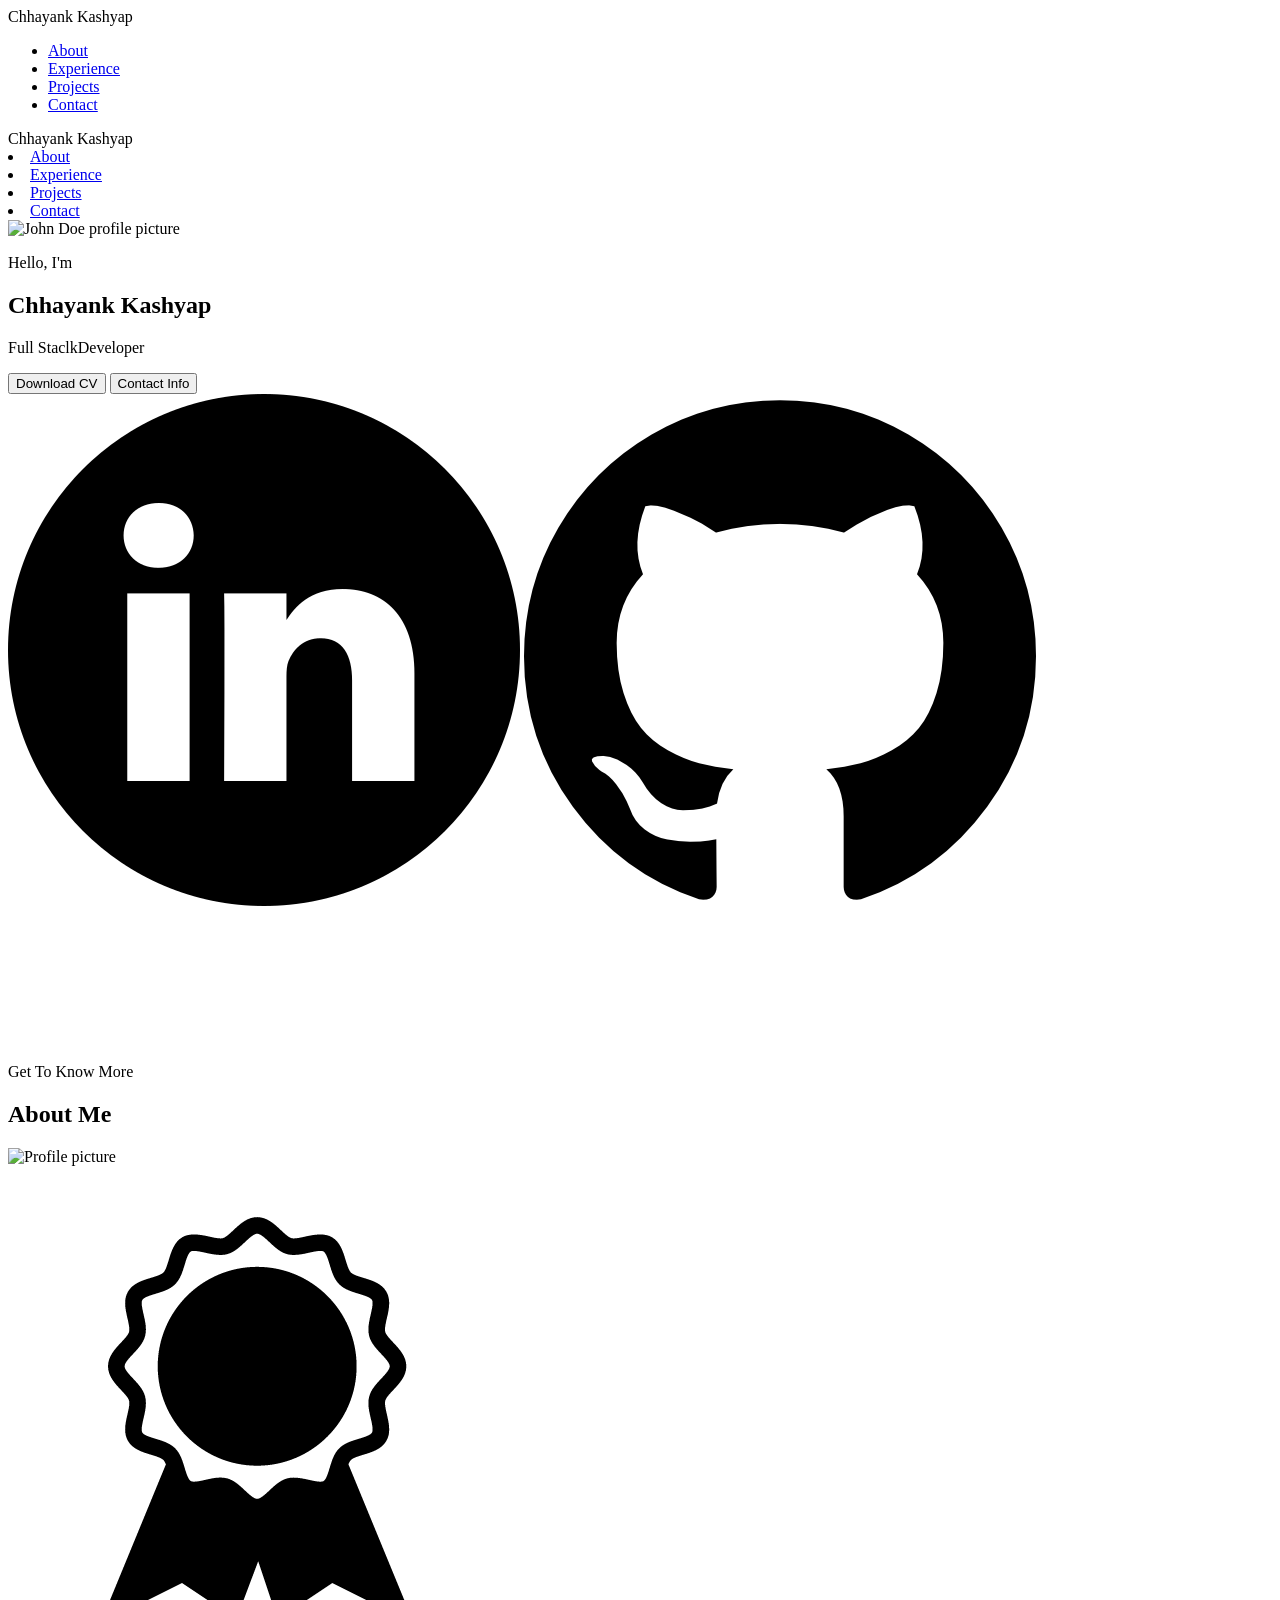
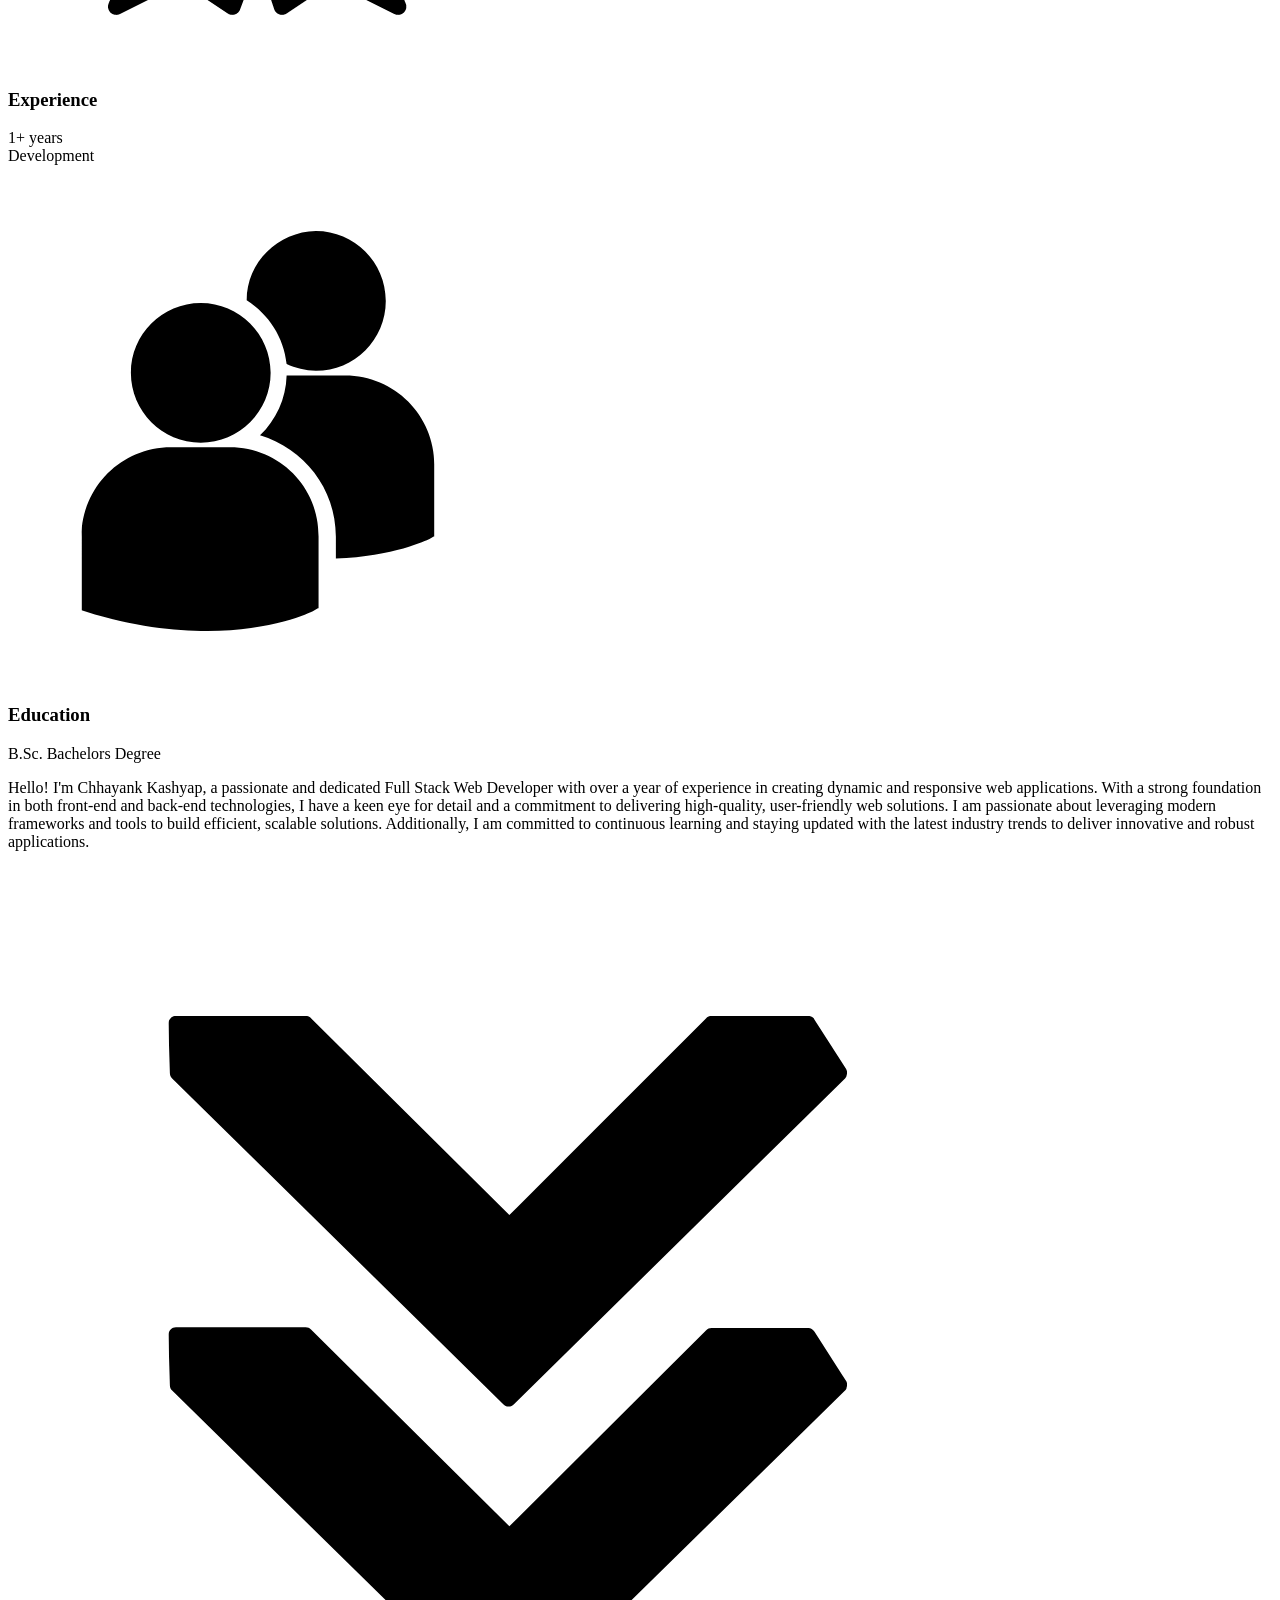
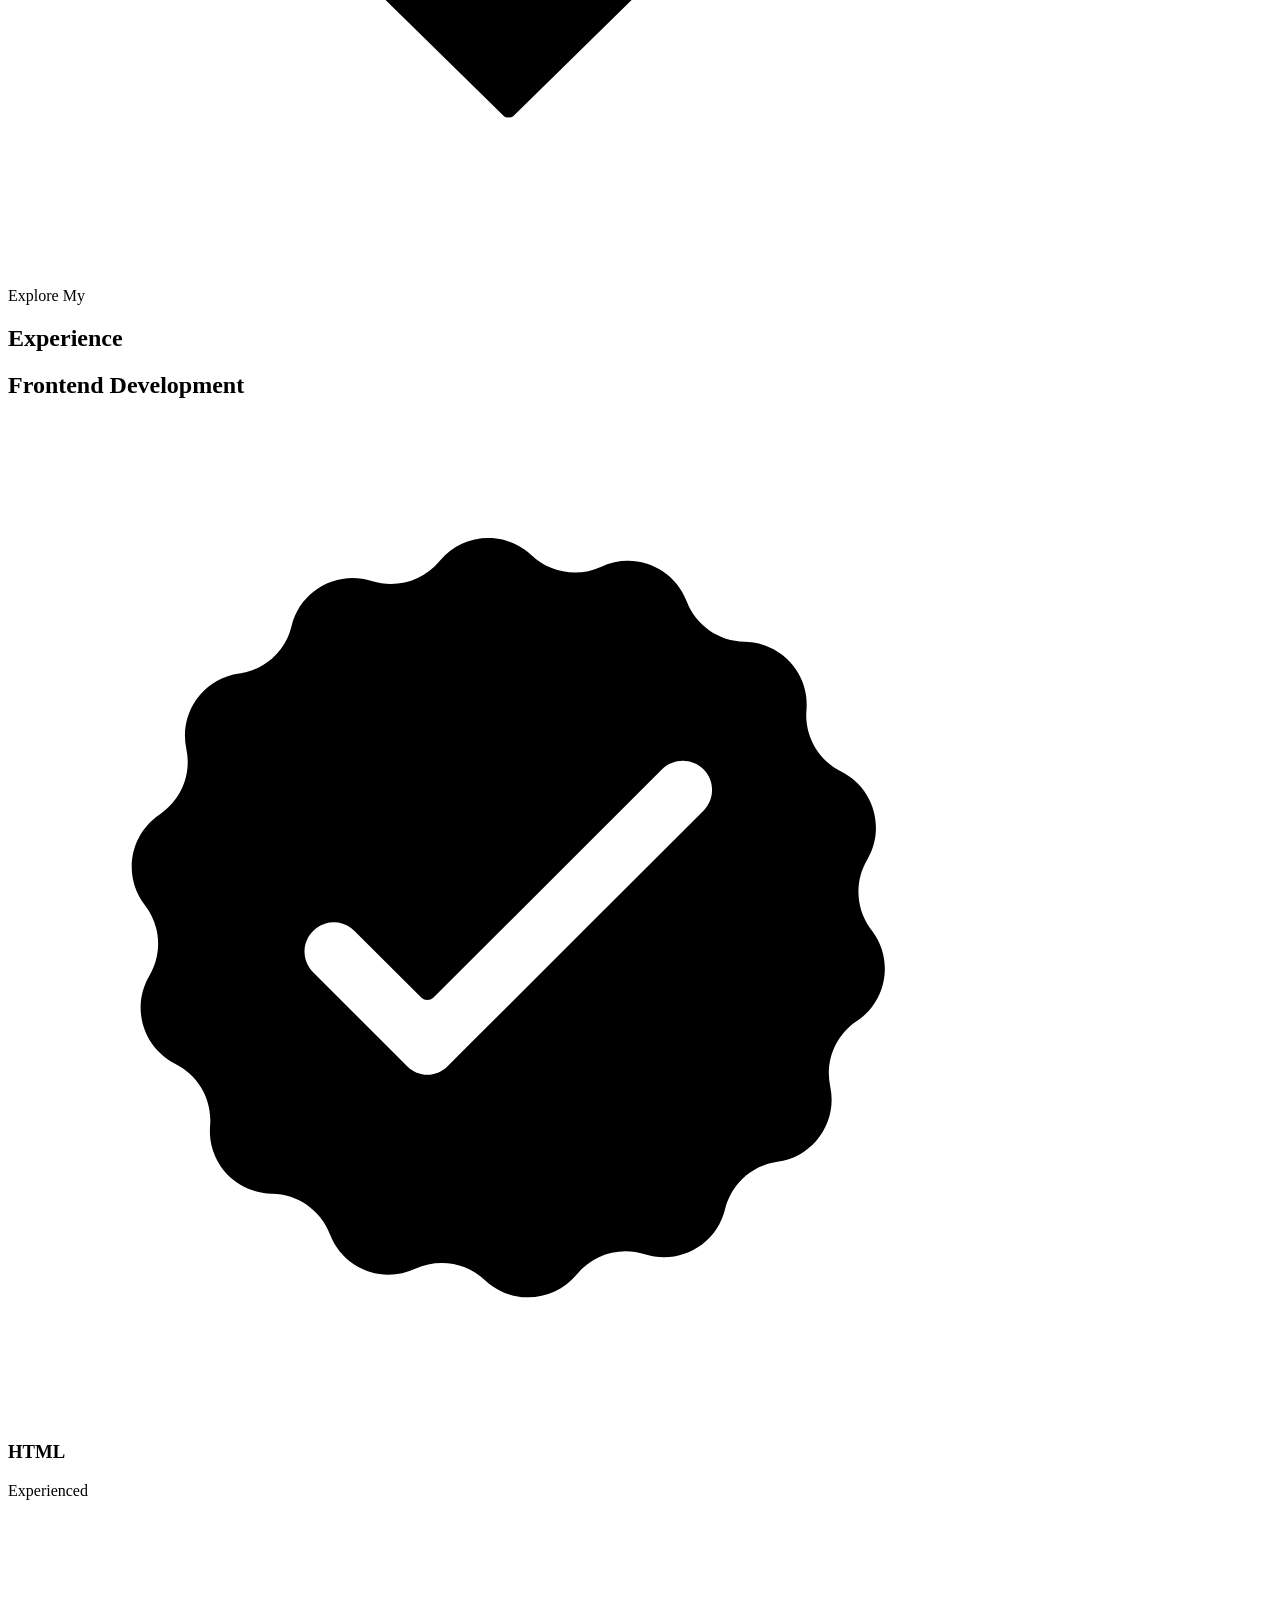
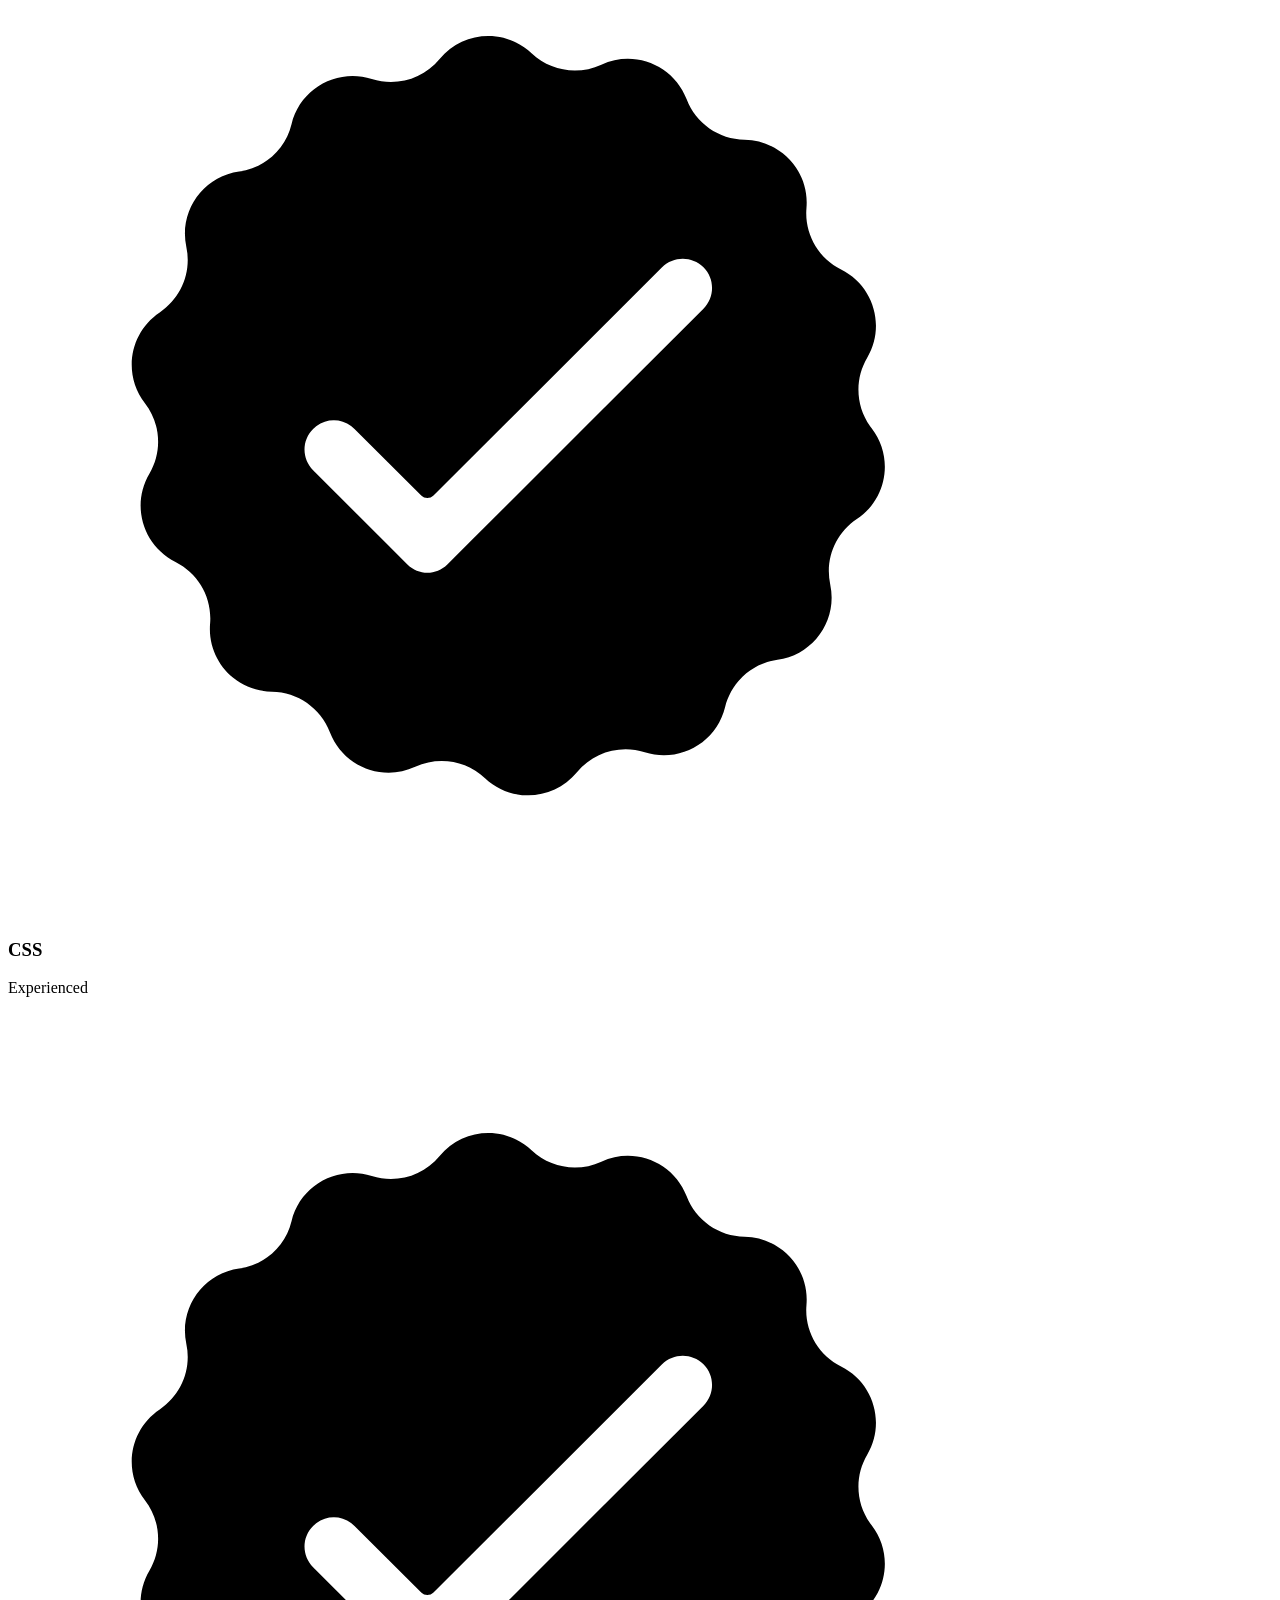
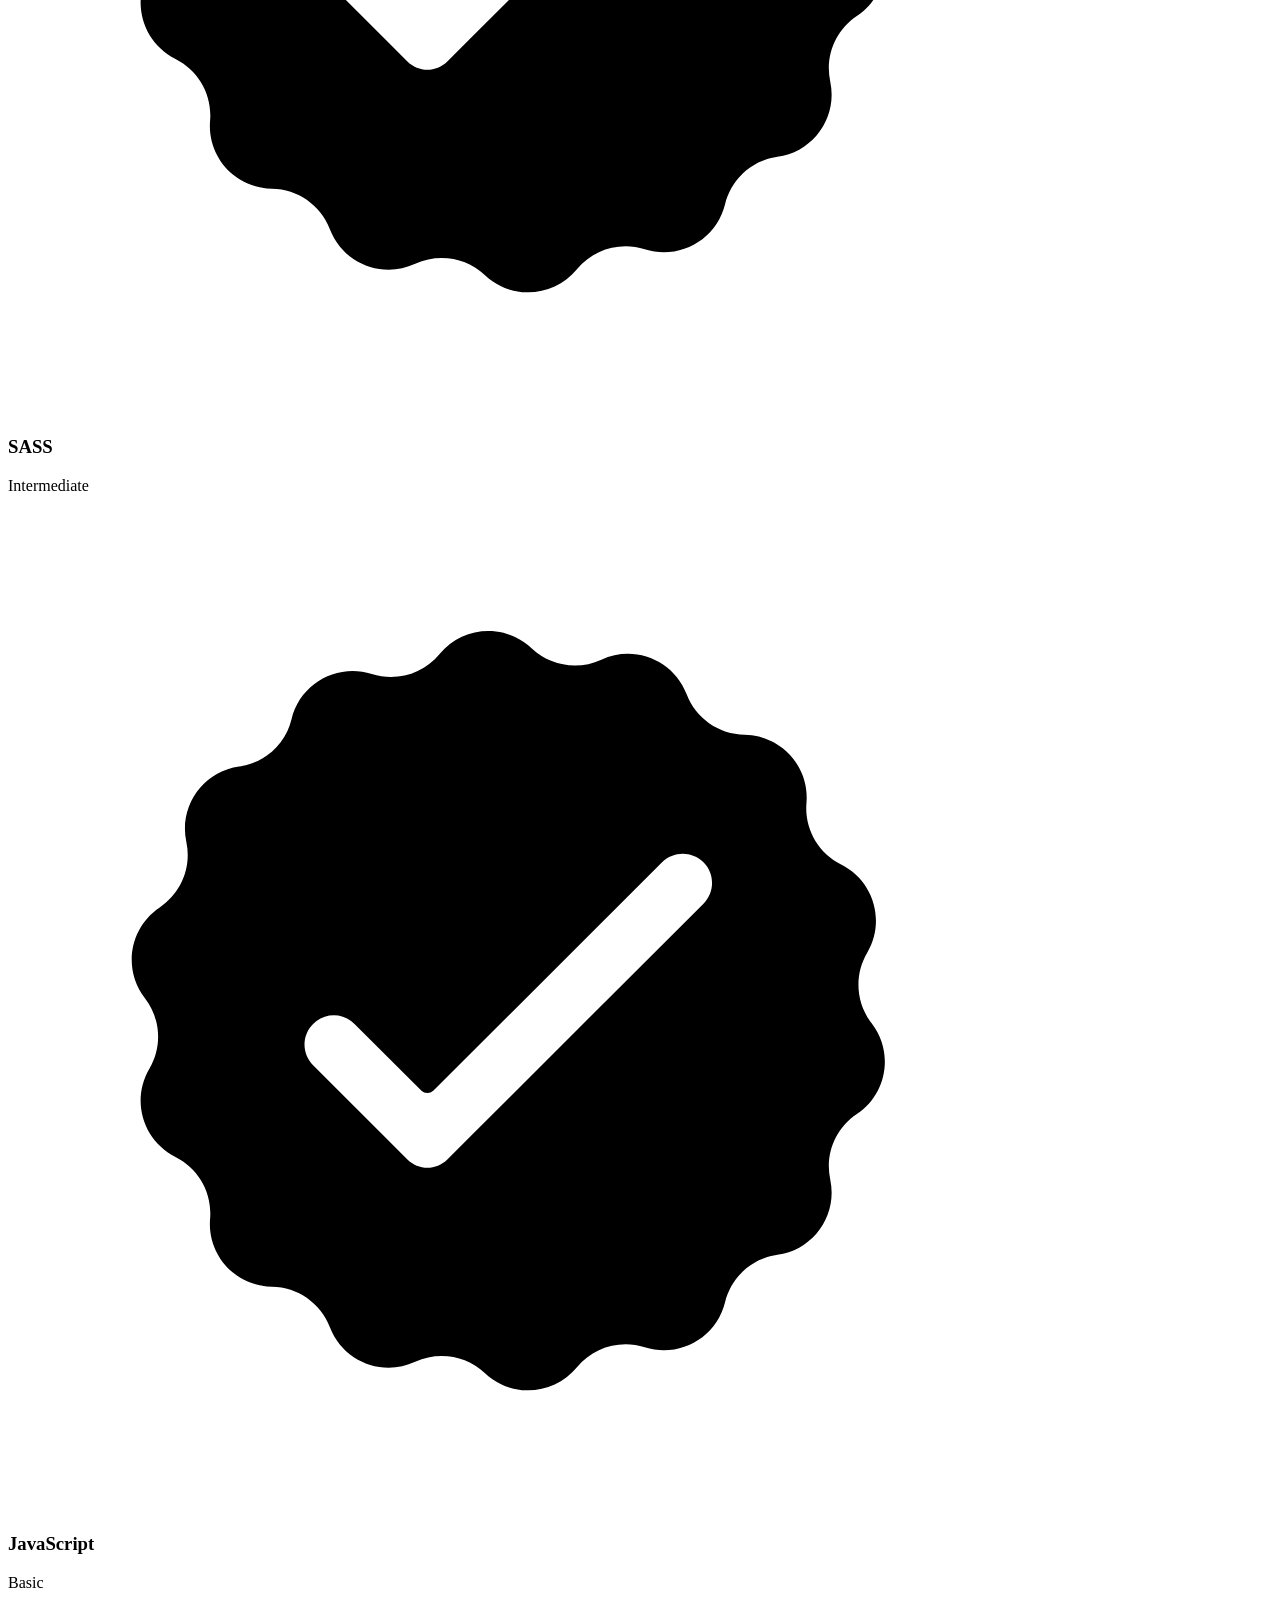
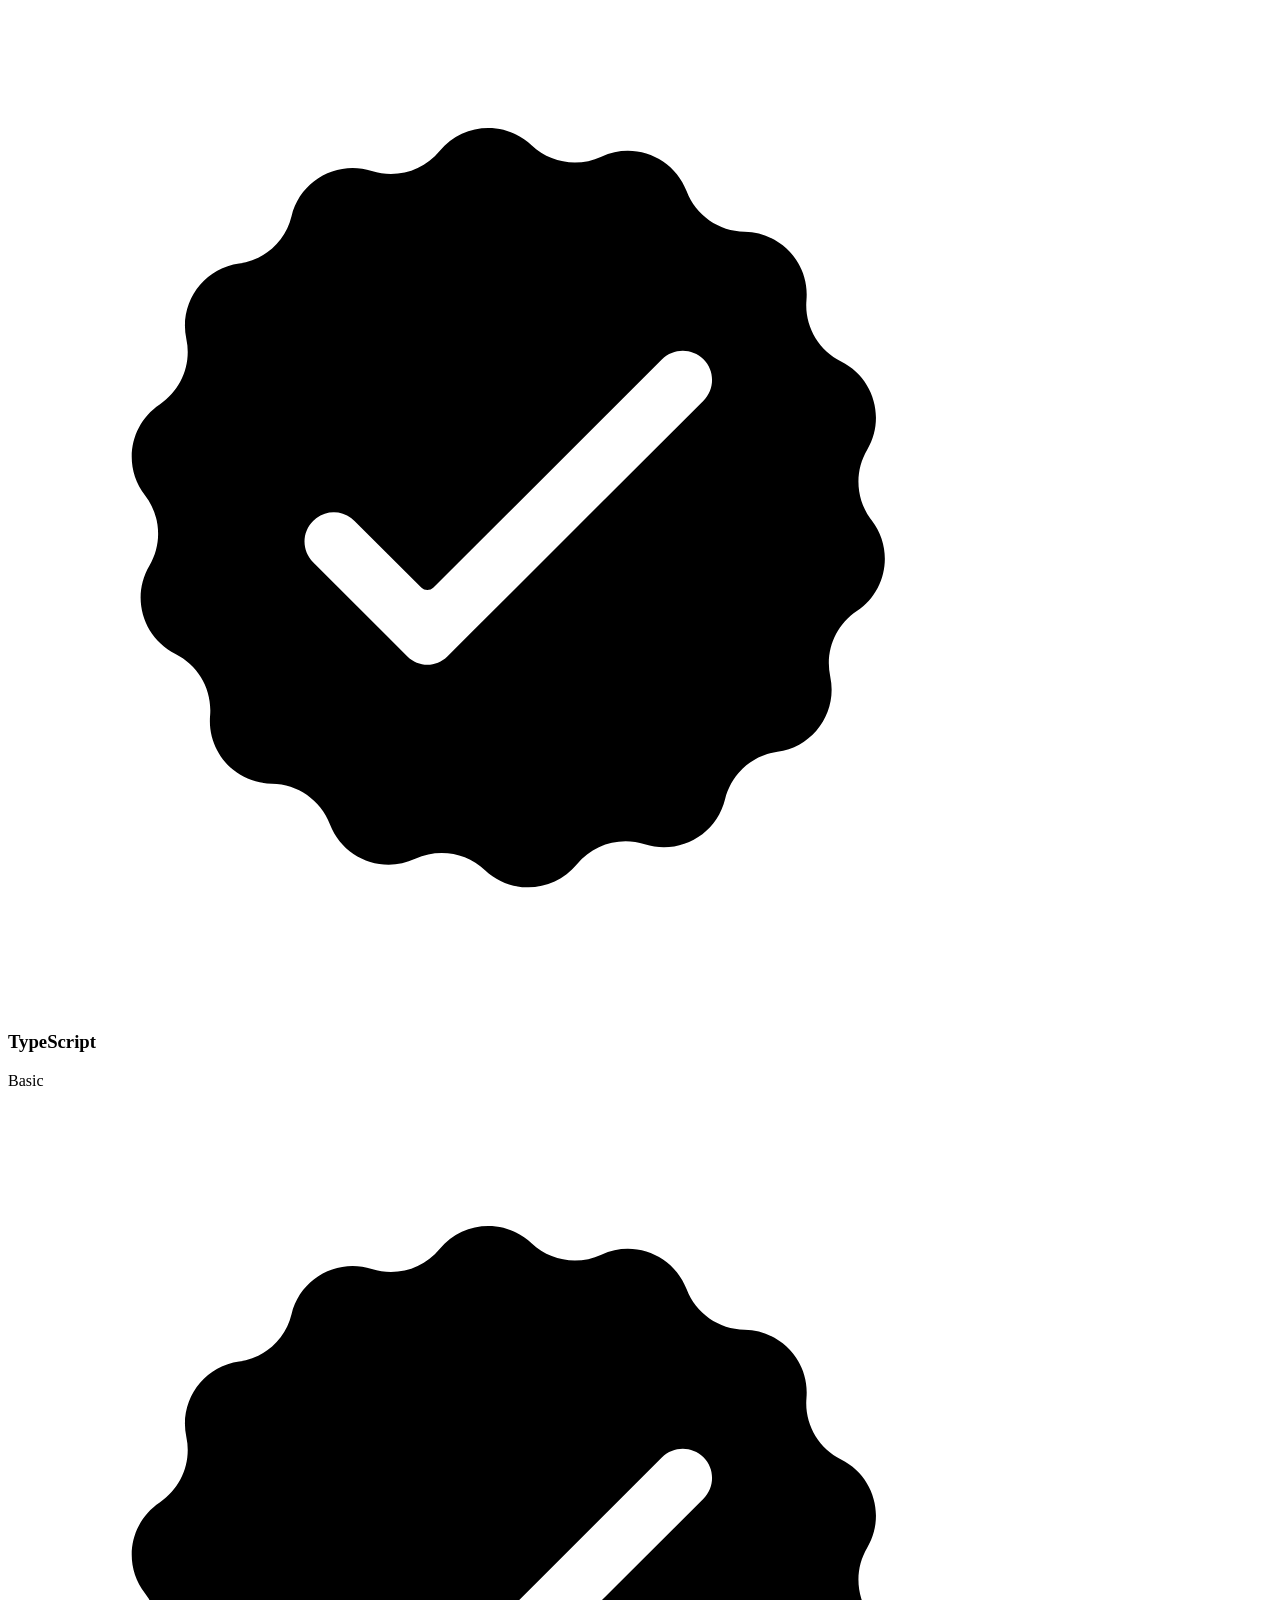
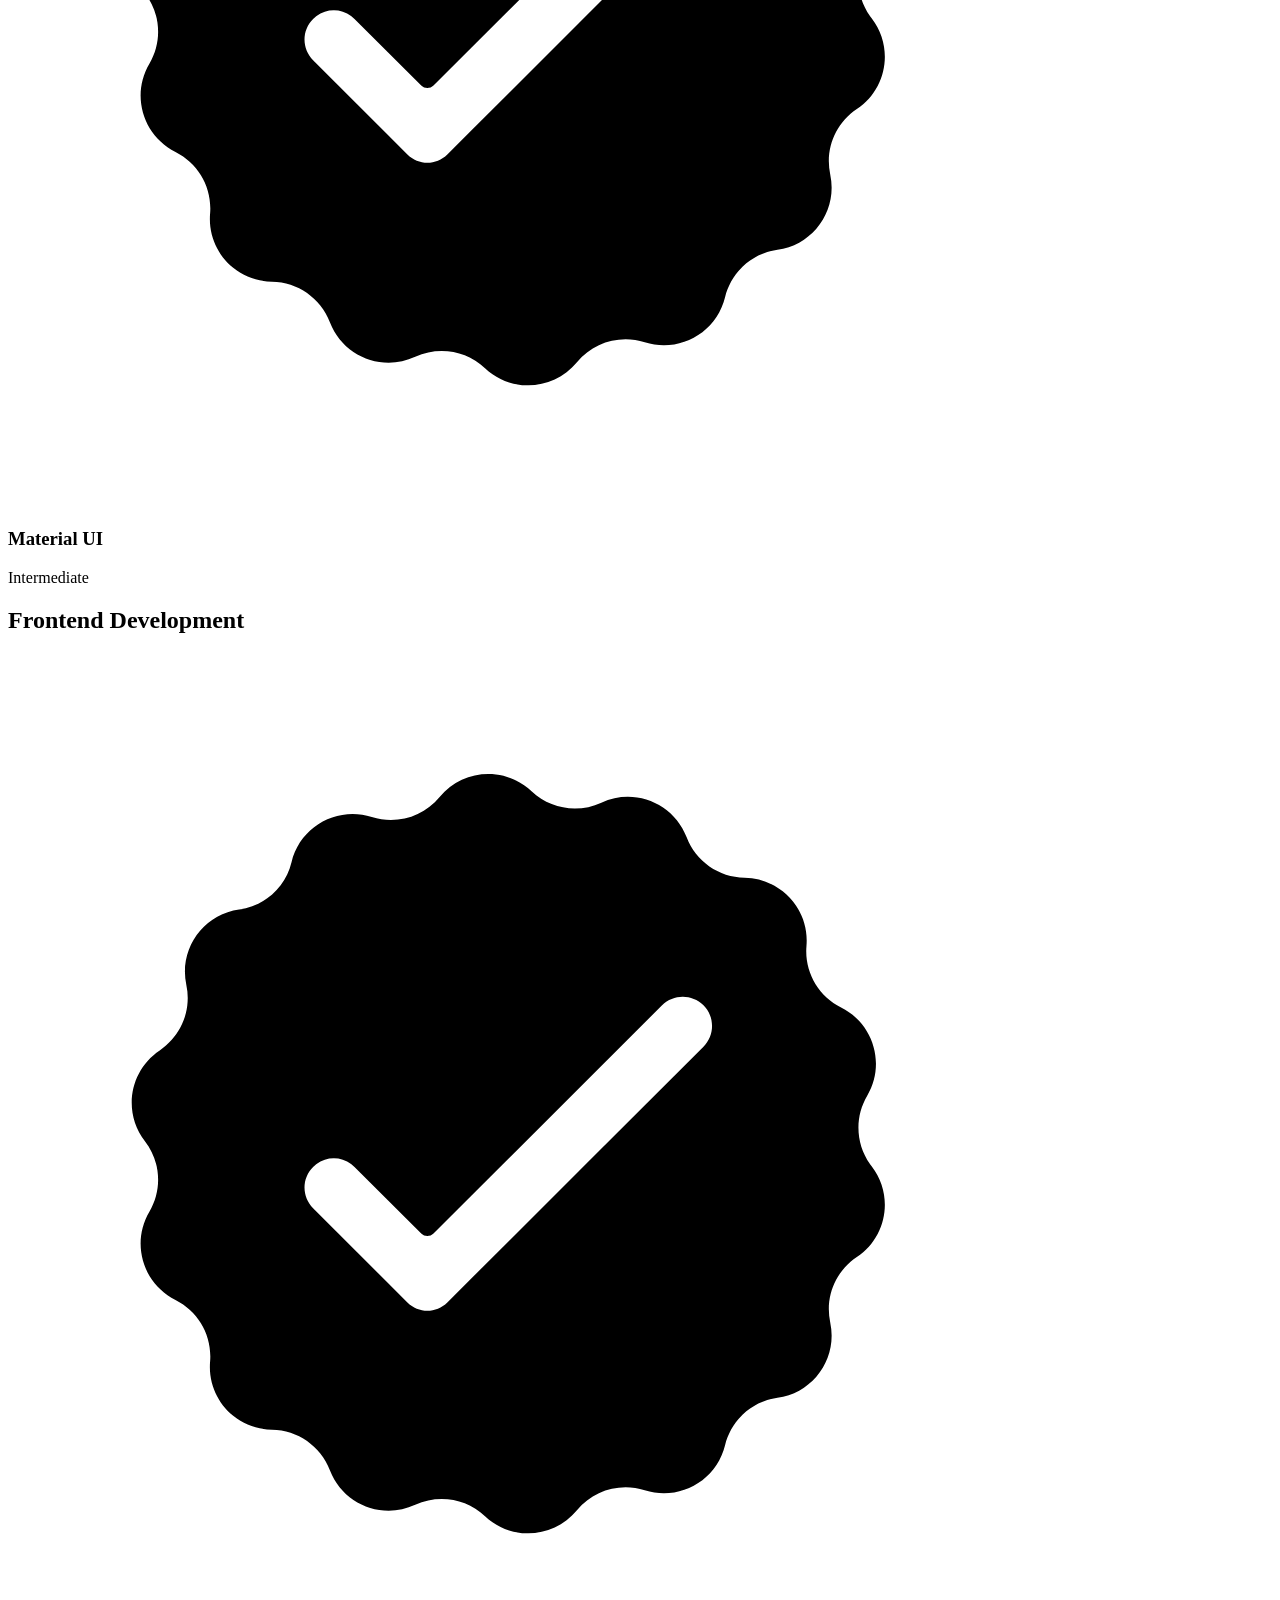
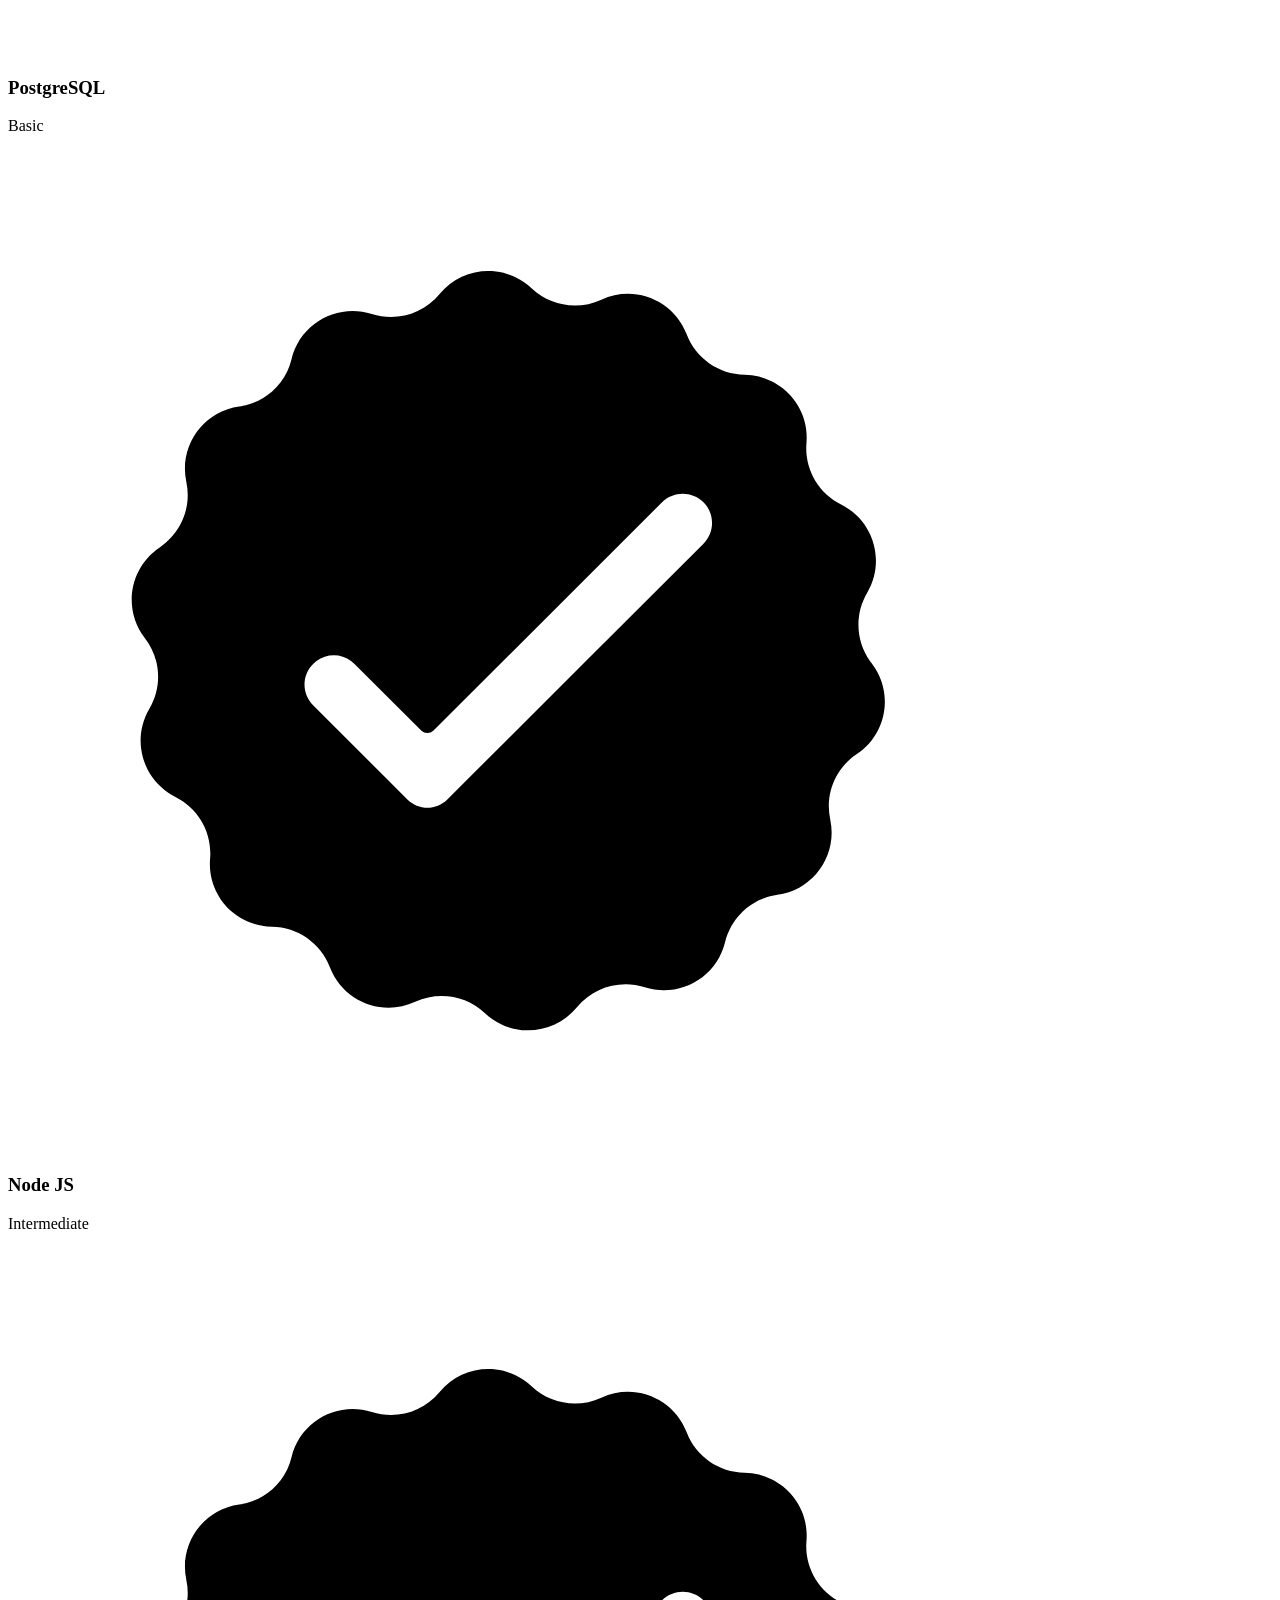
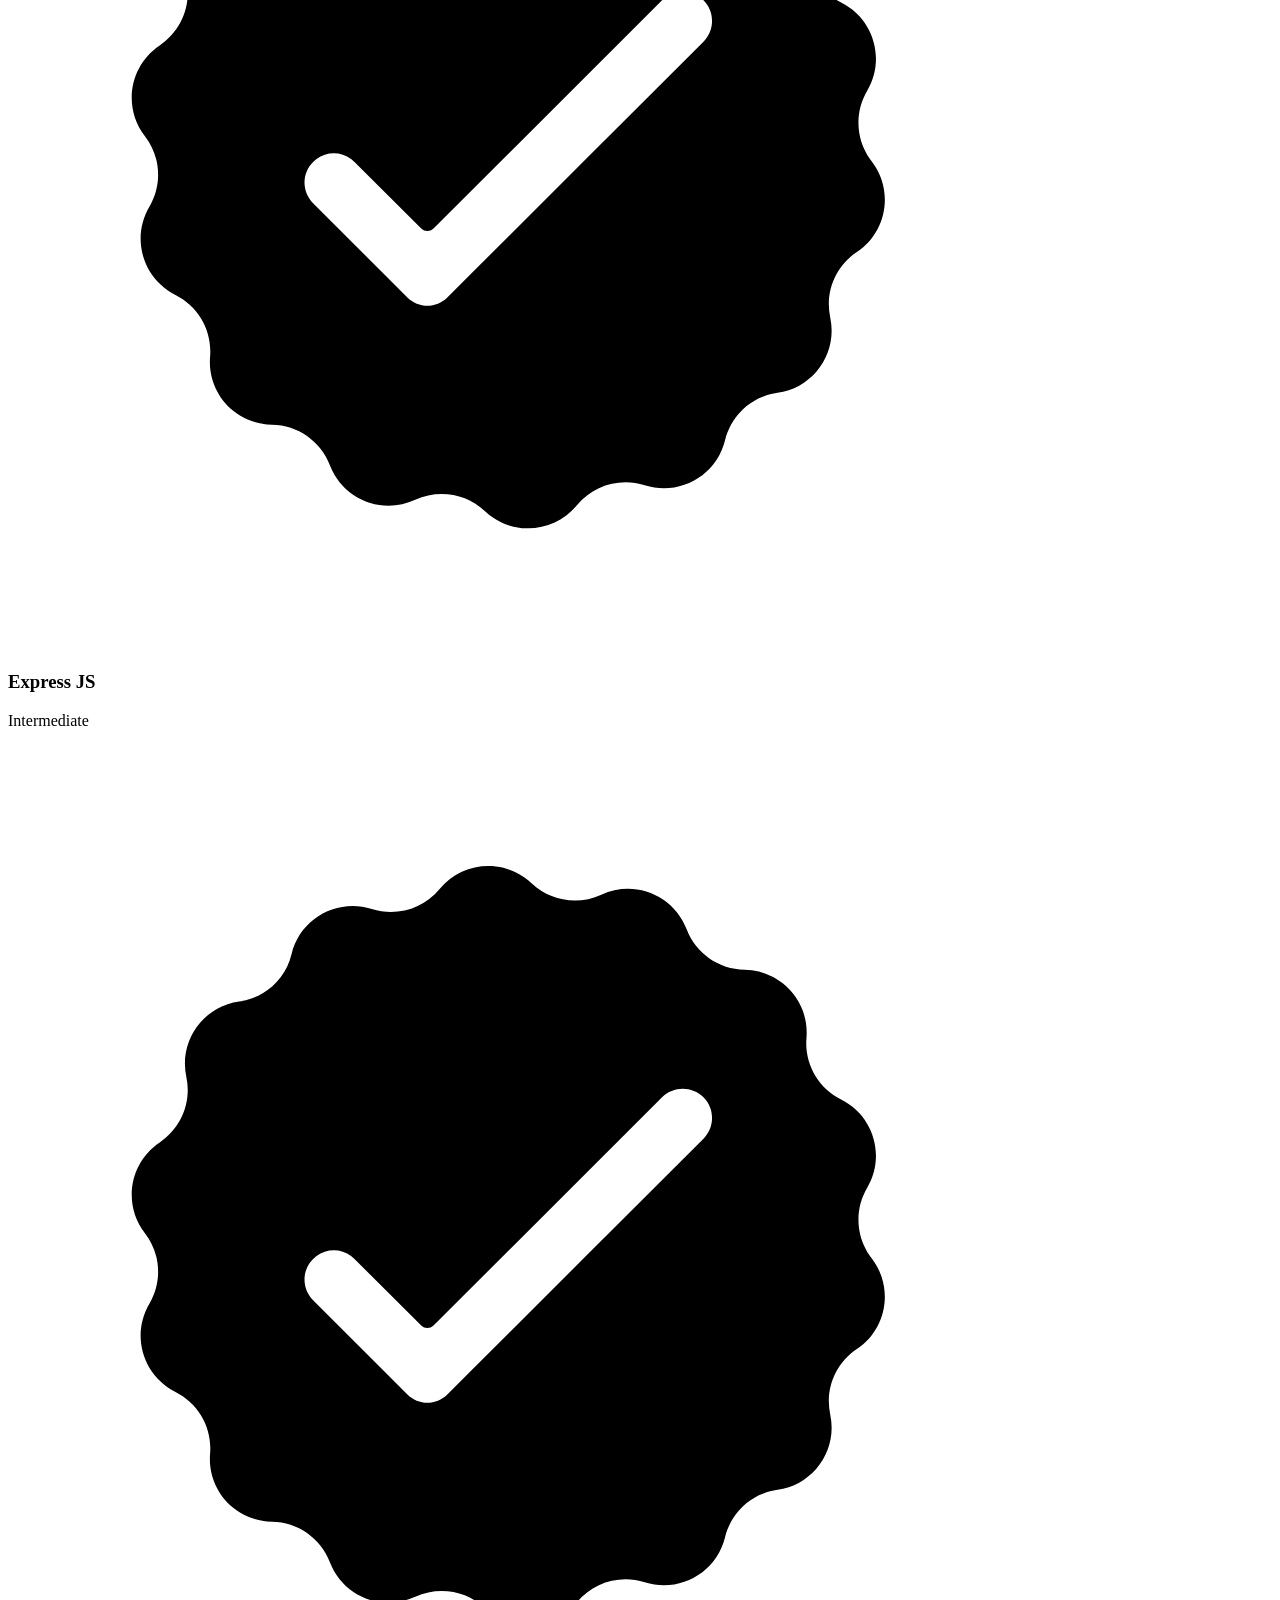
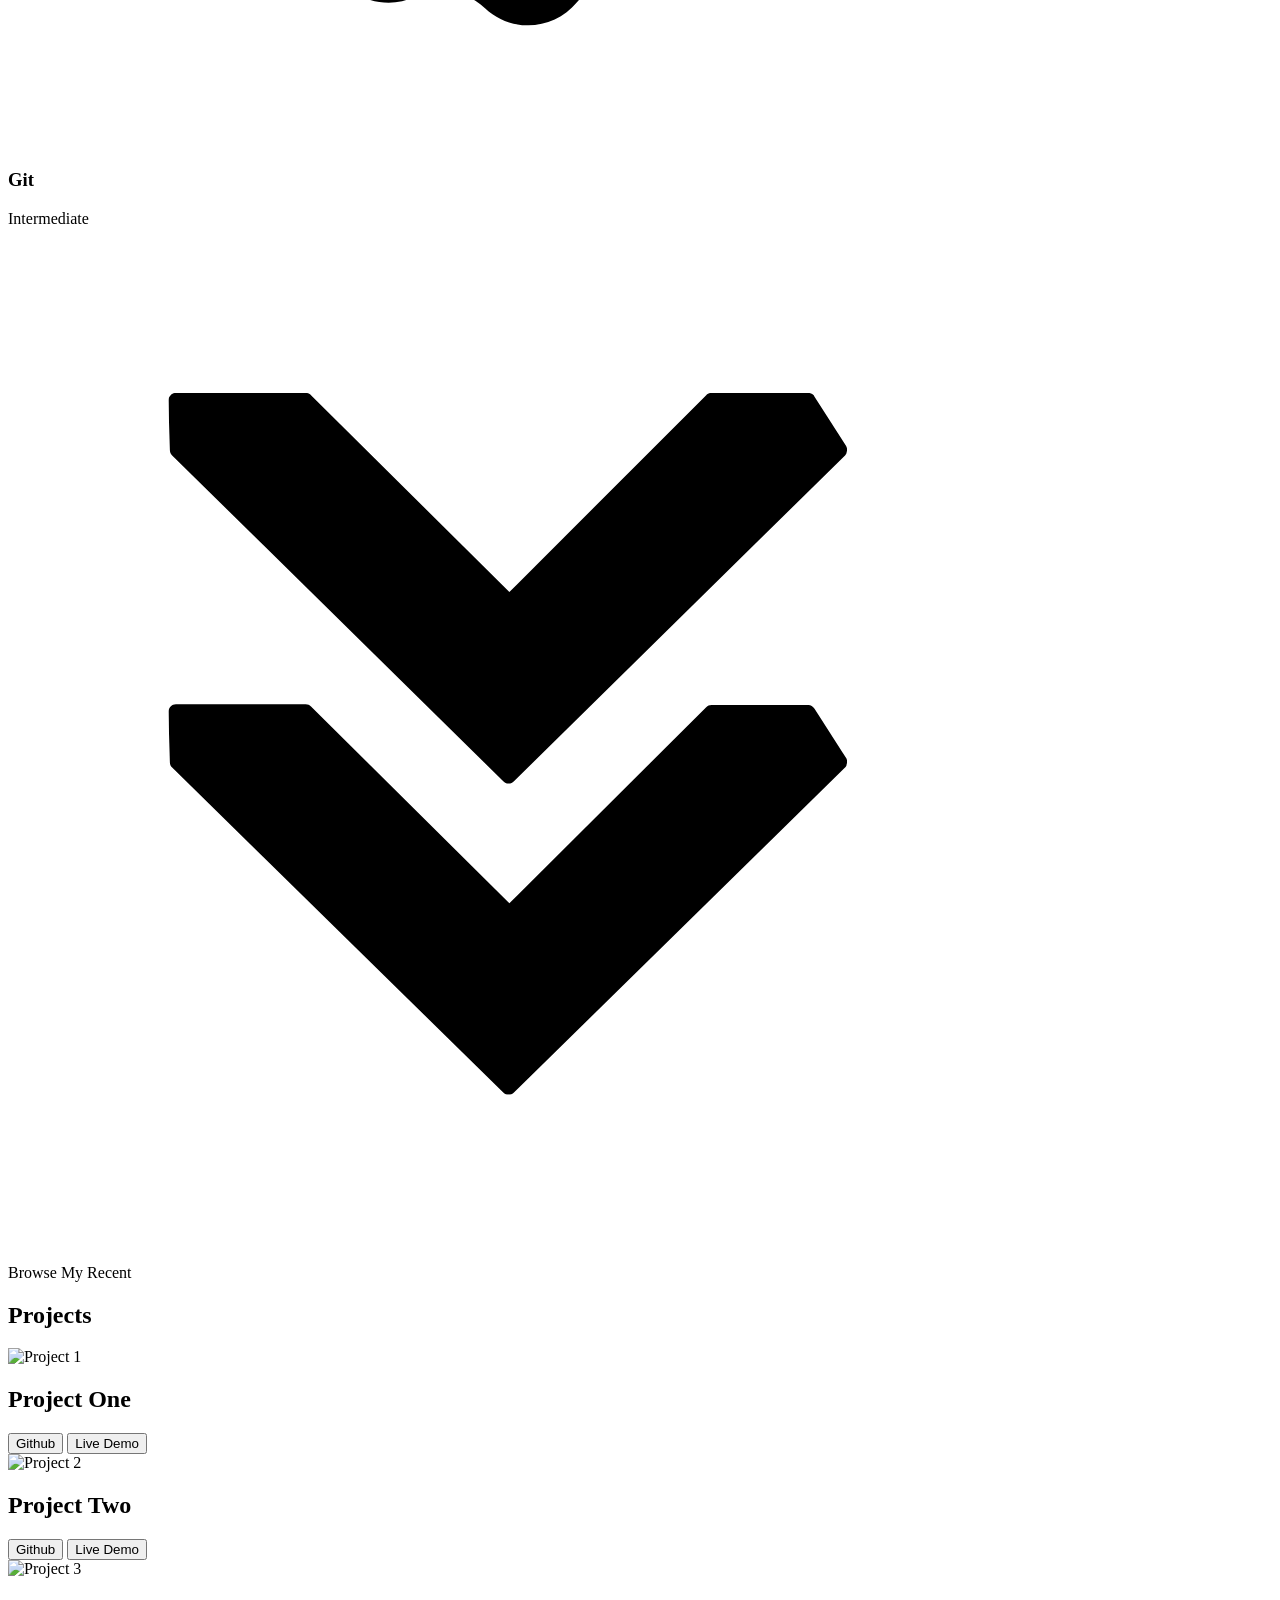
==== portfolio_website/index.html @ fe90400e "Add files via upload" ====
<!DOCTYPE html>
<html lang="en">
  <head>
    <meta charset="UTF-8" />
    <meta http-equiv="X-UA-Compatible" content="IE=edge" />
    <meta name="viewport" content="width=device-width, initial-scale=1.0" />
    <title>My Portfolio</title>
    <link rel="stylesheet" href="style.css" />
    <link rel="stylesheet" href="mediaqueries.css" />
  </head>
  <body>
    <nav id="desktop-nav">
      <div class="logo">Chhayank Kashyap</div>
      <div>
        <ul class="nav-links">
          <li><a href="#about">About</a></li>
          <li><a href="#experience">Experience</a></li>
          <li><a href="#projects">Projects</a></li>
          <li><a href="#contact">Contact</a></li>
        </ul>
      </div>
    </nav>
    <nav id="hamburger-nav">
      <div class="logo">Chhayank Kashyap</div>
      <div class="hamburger-menu">
        <div class="hamburger-icon" onclick="toggleMenu()">
          <span></span>
          <span></span>
          <span></span>
        </div>
        <div class="menu-links">
          <li><a href="#about" onclick="toggleMenu()">About</a></li>
          <li><a href="#experience" onclick="toggleMenu()">Experience</a></li>
          <li><a href="#projects" onclick="toggleMenu()">Projects</a></li>
          <li><a href="#contact" onclick="toggleMenu()">Contact</a></li>
        </div>
      </div>
    </nav>
    <section id="profile">
      <div class="section__pic-container">
        <img src="./assets/profile-pic.png" alt="John Doe profile picture" />
      </div>
      <div class="section__text">
        <p class="section__text__p1">Hello, I'm</p>
        <h1 class="title">Chhayank Kashyap</h1>
        <p class="section__text__p2">Full StaclkDeveloper</p>
        <div class="btn-container">
          <button
            class="btn btn-color-2"
            onclick="window.open('./assets/resume-example.pdf')"
          >
            Download CV
          </button>
          <button class="btn btn-color-1" onclick="location.href='./#contact'">
            Contact Info
          </button>
        </div>
        <div id="socials-container">
          <img
            src="./assets/linkedin.png"
            alt="My LinkedIn profile"
            class="icon"
            onclick="location.href='https://linkedin.com/'"
          />
          <img
            src="./assets/github.png"
            alt="My Github profile"
            class="icon"
            onclick="location.href='https://github.com/'"
          />
        </div>
      </div>
    </section>
    <section id="about">
      <p class="section__text__p1">Get To Know More</p>
      <h1 class="title">About Me</h1>
      <div class="section-container">
        <div class="section__pic-container">
          <img
            src="./assets/about-pic.png"
            alt="Profile picture"
            class="about-pic"
          />
        </div>
        <div class="about-details-container">
          <div class="about-containers">
            <div class="details-container">
              <img
                src="./assets/experience.png"
                alt="Experience icon"
                class="icon"
              />
              <h3>Experience</h3>
              <p>1+ years <br />Development</p>
            </div>
            <div class="details-container">
              <img
                src="./assets/education.png"
                alt="Education icon"
                class="icon"
              />
              <h3>Education</h3>
              <p>B.Sc. Bachelors Degree<br /></p>
            </div>
          </div>
          <div class="text-container">
            <p>
                Hello! I'm Chhayank Kashyap, a passionate and dedicated Full Stack Web Developer with over a year of experience in creating dynamic and responsive web applications. With a strong foundation in both front-end and back-end technologies, I have a keen eye for detail and a commitment to delivering high-quality, user-friendly web solutions. I am passionate about leveraging modern frameworks and tools to build efficient, scalable solutions. Additionally, I am committed to continuous learning and staying updated with the latest industry trends to deliver innovative and robust applications.
            </p>
          </div>
        </div>
      </div>
      <img
        src="./assets/arrow.png"
        alt="Arrow icon"
        class="icon arrow"
        onclick="location.href='./#experience'"
      />
    </section>
    <section id="experience">
      <p class="section__text__p1">Explore My</p>
      <h1 class="title">Experience</h1>
      <div class="experience-details-container">
        <div class="about-containers">
          <div class="details-container">
            <h2 class="experience-sub-title">Frontend Development</h2>
            <div class="article-container">
              <article>
                <img
                  src="./assets/checkmark.png"
                  alt="Experience icon"
                  class="icon"
                />
                <div>
                  <h3>HTML</h3>
                  <p>Experienced</p>
                </div>
              </article>
              <article>
                <img
                  src="./assets/checkmark.png"
                  alt="Experience icon"
                  class="icon"
                />
                <div>
                  <h3>CSS</h3>
                  <p>Experienced</p>
                </div>
              </article>
              <article>
                <img
                  src="./assets/checkmark.png"
                  alt="Experience icon"
                  class="icon"
                />
                <div>
                  <h3>SASS</h3>
                  <p>Intermediate</p>
                </div>
              </article>
              <article>
                <img
                  src="./assets/checkmark.png"
                  alt="Experience icon"
                  class="icon"
                />
                <div>
                  <h3>JavaScript</h3>
                  <p>Basic</p>
                </div>
              </article>
              <article>
                <img
                  src="./assets/checkmark.png"
                  alt="Experience icon"
                  class="icon"
                />
                <div>
                  <h3>TypeScript</h3>
                  <p>Basic</p>
                </div>
              </article>
              <article>
                <img
                  src="./assets/checkmark.png"
                  alt="Experience icon"
                  class="icon"
                />
                <div>
                  <h3>Material UI</h3>
                  <p>Intermediate</p>
                </div>
              </article>
            </div>
          </div>
          <div class="details-container">
            <h2 class="experience-sub-title">Frontend Development</h2>
            <div class="article-container">
              <article>
                <img
                  src="./assets/checkmark.png"
                  alt="Experience icon"
                  class="icon"
                />
                <div>
                  <h3>PostgreSQL</h3>
                  <p>Basic</p>
                </div>
              </article>
              <article>
                <img
                  src="./assets/checkmark.png"
                  alt="Experience icon"
                  class="icon"
                />
                <div>
                  <h3>Node JS</h3>
                  <p>Intermediate</p>
                </div>
              </article>
              <article>
                <img
                  src="./assets/checkmark.png"
                  alt="Experience icon"
                  class="icon"
                />
                <div>
                  <h3>Express JS</h3>
                  <p>Intermediate</p>
                </div>
              </article>
              <article>
                <img
                  src="./assets/checkmark.png"
                  alt="Experience icon"
                  class="icon"
                />
                <div>
                  <h3>Git</h3>
                  <p>Intermediate</p>
                </div>
              </article>
            </div>
          </div>
        </div>
      </div>
      <img
        src="./assets/arrow.png"
        alt="Arrow icon"
        class="icon arrow"
        onclick="location.href='./#projects'"
      />
    </section>
    <section id="projects">
      <p class="section__text__p1">Browse My Recent</p>
      <h1 class="title">Projects</h1>
      <div class="experience-details-container">
        <div class="about-containers">
          <div class="details-container color-container">
            <div class="article-container">
              <img
                src="./assets/project-1.png"
                alt="Project 1"
                class="project-img"
              />
            </div>
            <h2 class="experience-sub-title project-title">Project One</h2>
            <div class="btn-container">
              <button
                class="btn btn-color-2 project-btn"
                onclick="location.href='https://github.com/'"
              >
                Github
              </button>
              <button
                class="btn btn-color-2 project-btn"
                onclick="location.href='https://github.com/'"
              >
                Live Demo
              </button>
            </div>
          </div>
          <div class="details-container color-container">
            <div class="article-container">
              <img
                src="./assets/project-2.png"
                alt="Project 2"
                class="project-img"
              />
            </div>
            <h2 class="experience-sub-title project-title">Project Two</h2>
            <div class="btn-container">
              <button
                class="btn btn-color-2 project-btn"
                onclick="location.href='https://github.com/'"
              >
                Github
              </button>
              <button
                class="btn btn-color-2 project-btn"
                onclick="location.href='https://github.com/'"
              >
                Live Demo
              </button>
            </div>
          </div>
          <div class="details-container color-container">
            <div class="article-container">
              <img
                src="./assets/project-3.png"
                alt="Project 3"
                class="project-img"
              />
            </div>
            <h2 class="experience-sub-title project-title">Project Three</h2>
            <div class="btn-container">
              <button
                class="btn btn-color-2 project-btn"
                onclick="location.href='https://github.com/'"
              >
                Github
              </button>
              <button
                class="btn btn-color-2 project-btn"
                onclick="location.href='https://github.com/'"
              >
                Live Demo
              </button>
            </div>
          </div>
        </div>
      </div>
      <img
        src="./assets/arrow.png"
        alt="Arrow icon"
        class="icon arrow"
        onclick="location.href='./#contact'"
      />
    </section>
    <section id="contact">
      <p class="section__text__p1">Get in Touch</p>
      <h1 class="title">Contact Me</h1>
      <div class="contact-info-upper-container">
        <div class="contact-info-container">
          <img
            src="./assets/email.png"
            alt="Email icon"
            class="icon contact-icon email-icon"
          />
          <p><a href="mailto:examplemail@gmail.com">Example@gmail.com</a></p>
        </div>
        <div class="contact-info-container">
          <img
            src="./assets/linkedin.png"
            alt="LinkedIn icon"
            class="icon contact-icon"
          />
          <p><a href="https://www.linkedin.com">LinkedIn</a></p>
        </div>
      </div>
    </section>
    <footer>
      <nav>
        <div class="nav-links-container">
          <ul class="nav-links">
            <li><a href="#about">About</a></li>
            <li><a href="#experience">Experience</a></li>
            <li><a href="#projects">Projects</a></li>
            <li><a href="#contact">Contact</a></li>
          </ul>
        </div>
      </nav>
      <p>Copyright &#169; 2023 Chhayank Kashyap. All Rights Reserved.</p>
    </footer>
    <script src="script.js"></script>
  </body>
</html>
---- portfolio_website/mediaqueries.css ----
@media screen and (max-width: 1400px) {
    #profile {
      height: 83vh;
      margin-bottom: 6rem;
    }
    .about-containers {
      flex-wrap: wrap;
    }
    #contact,
    #projects {
      height: fit-content;
    }
  }
  
  @media screen and (max-width: 1200px) {
    #desktop-nav {
      display: none;
    }
    #hamburger-nav {
      display: flex;
    }
    #experience,
    .experience-details-container {
      margin-top: 2rem;
    }
    #profile,
    .section-container {
      display: block;
    }
    .arrow {
      display: none;
    }
    section,
    .section-container {
      height: fit-content;
    }
    section {
      margin: 0 5%;
    }
    .section__pic-container {
      width: 275px;
      height: 275px;
      margin: 0 auto 2rem;
    }
    .about-containers {
      margin-top: 0;
    }
  }
  
  @media screen and (max-width: 600px) {
    #contact,
    footer {
      height: 40vh;
    }
    #profile {
      height: 83vh;
      margin-bottom: 0;
    }
    article {
      font-size: 1rem;
    }
    footer nav {
      height: fit-content;
      margin-bottom: 2rem;
    }
    .about-containers,
    .contact-info-upper-container,
    .btn-container {
      flex-wrap: wrap;
    }
    .contact-info-container {
      margin: 0;
    }
    .contact-info-container p,
    .nav-links li a {
      font-size: 1rem;
    }
    .experience-sub-title {
      font-size: 1.25rem;
    }
    .logo {
      font-size: 1.5rem;
    }
    .nav-links {
      flex-direction: column;
      gap: 0.5rem;
      text-align: center;
    }
    .section__pic-container {
      width: auto;
      height: 46vw;
      justify-content: center;
    }
    .section__text__p2 {
      font-size: 1.25rem;
    }
    .title {
      font-size: 2rem;
    }
    .text-container {
      text-align: justify;
    }
  }
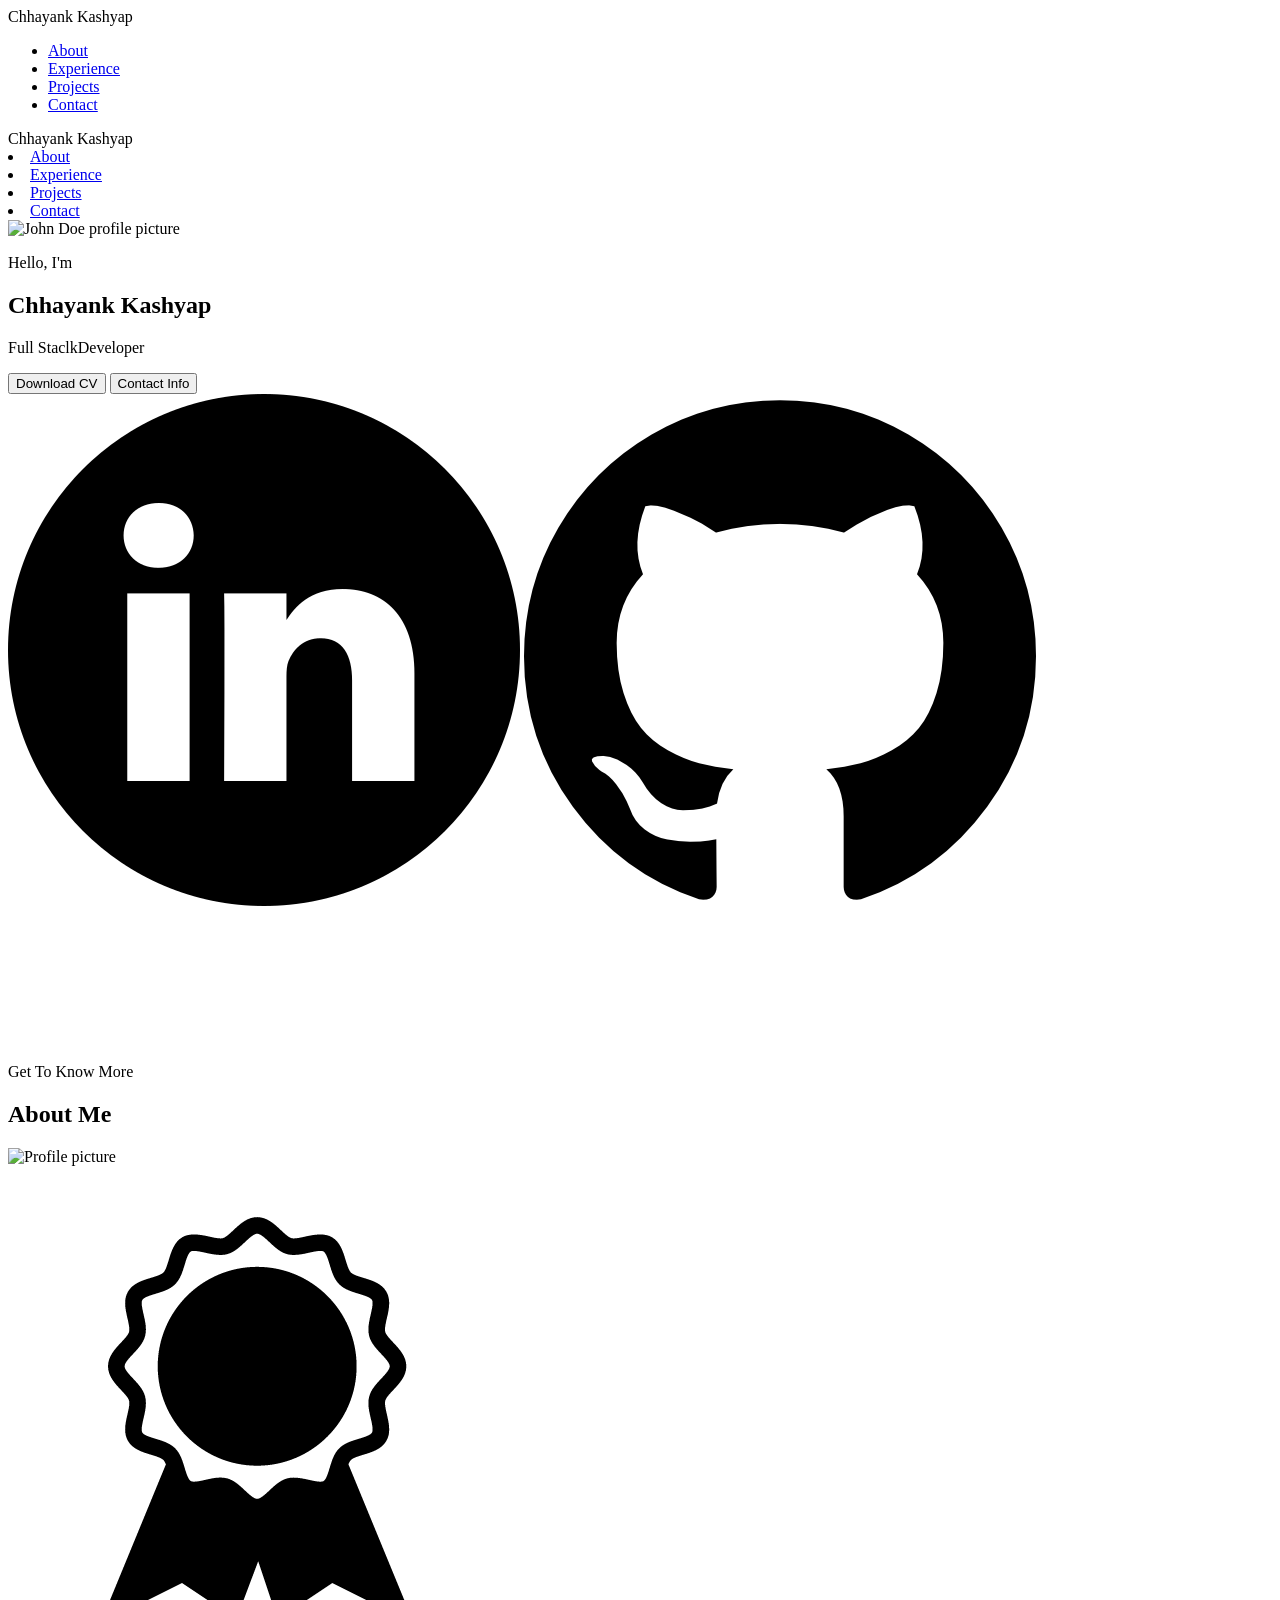
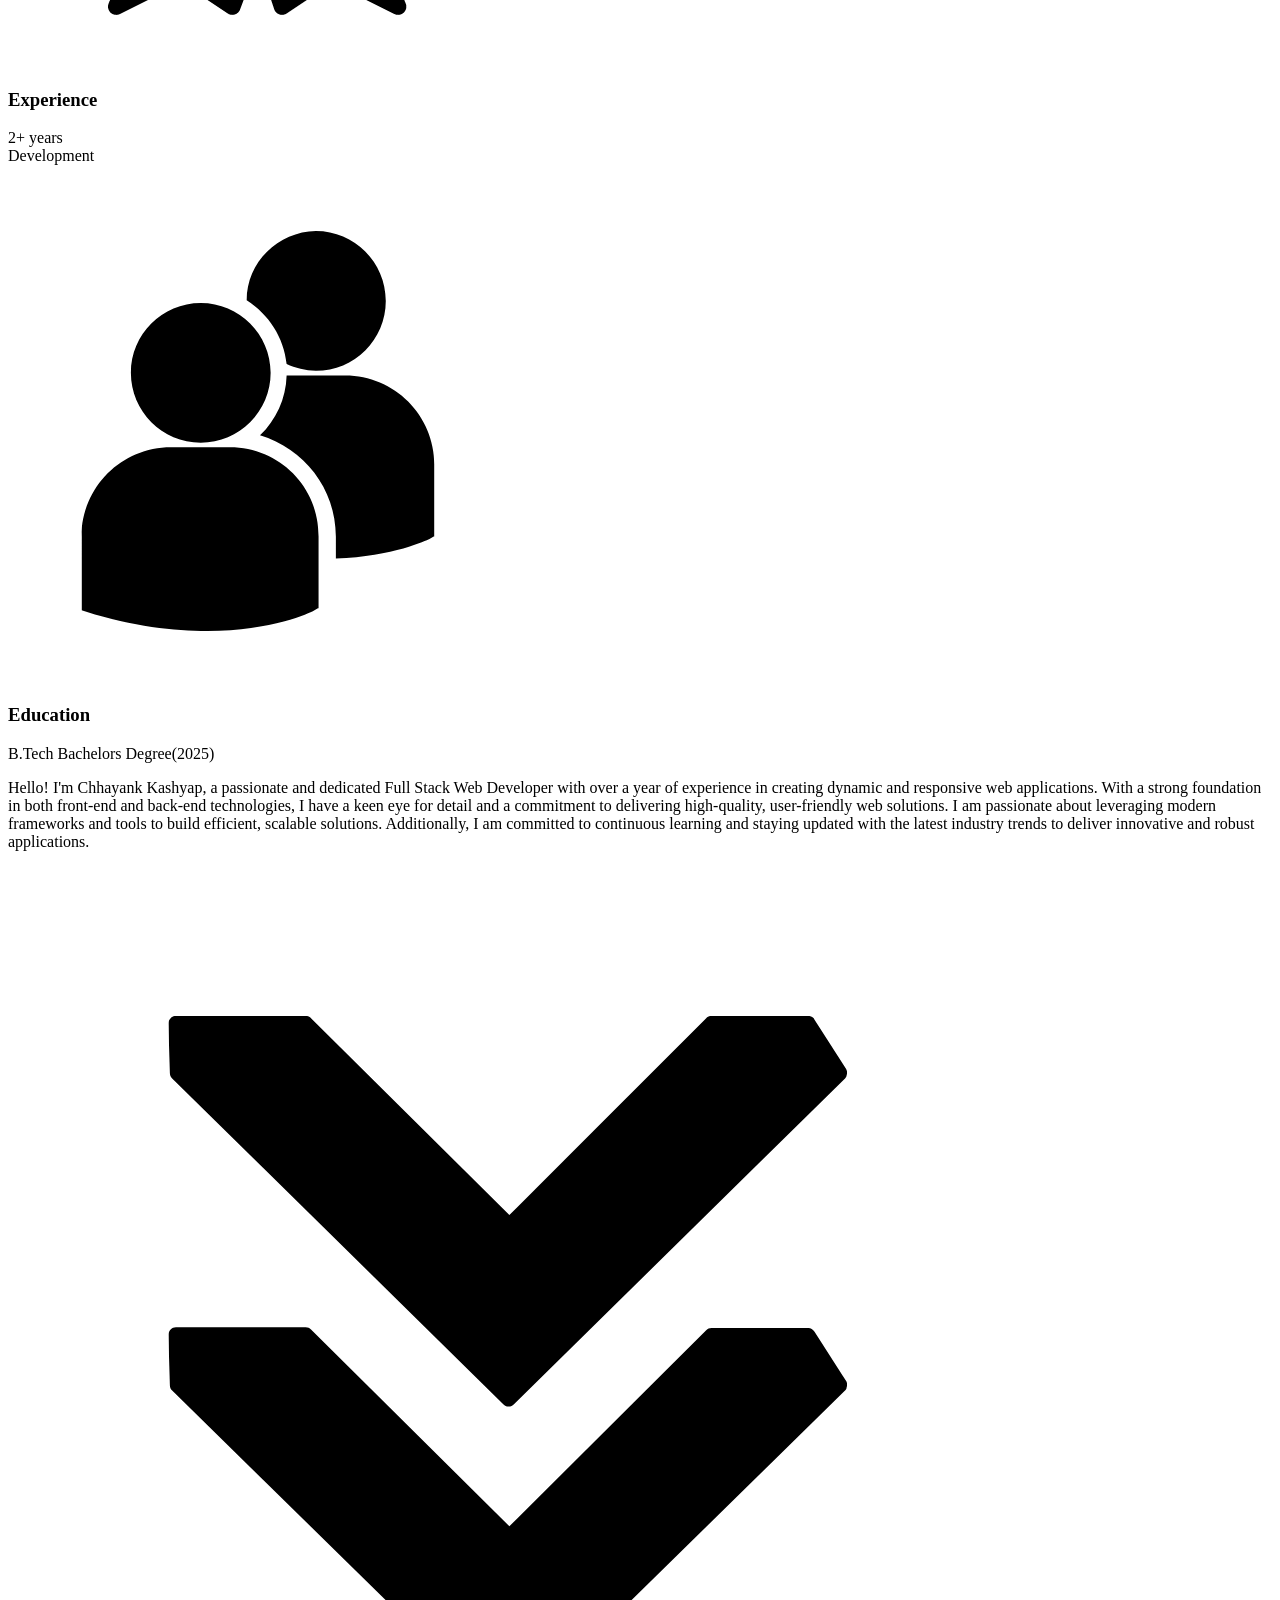
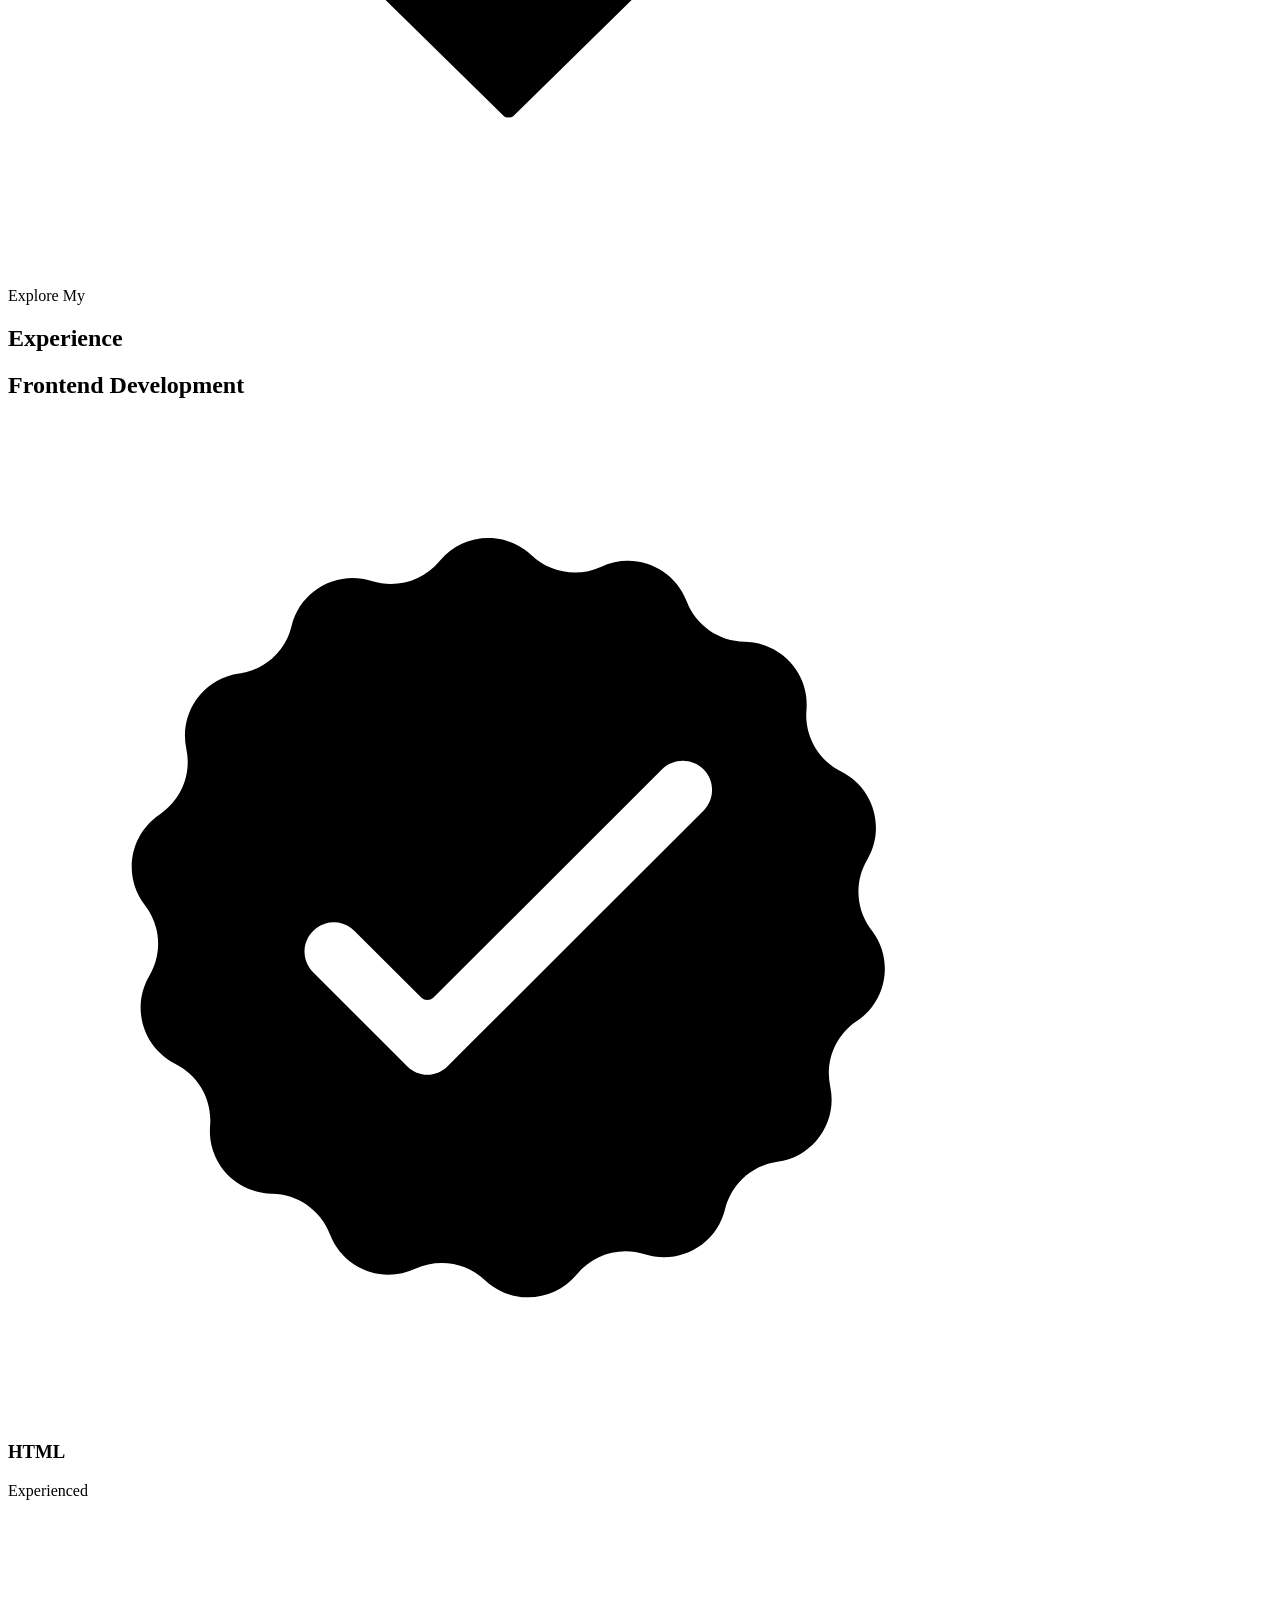
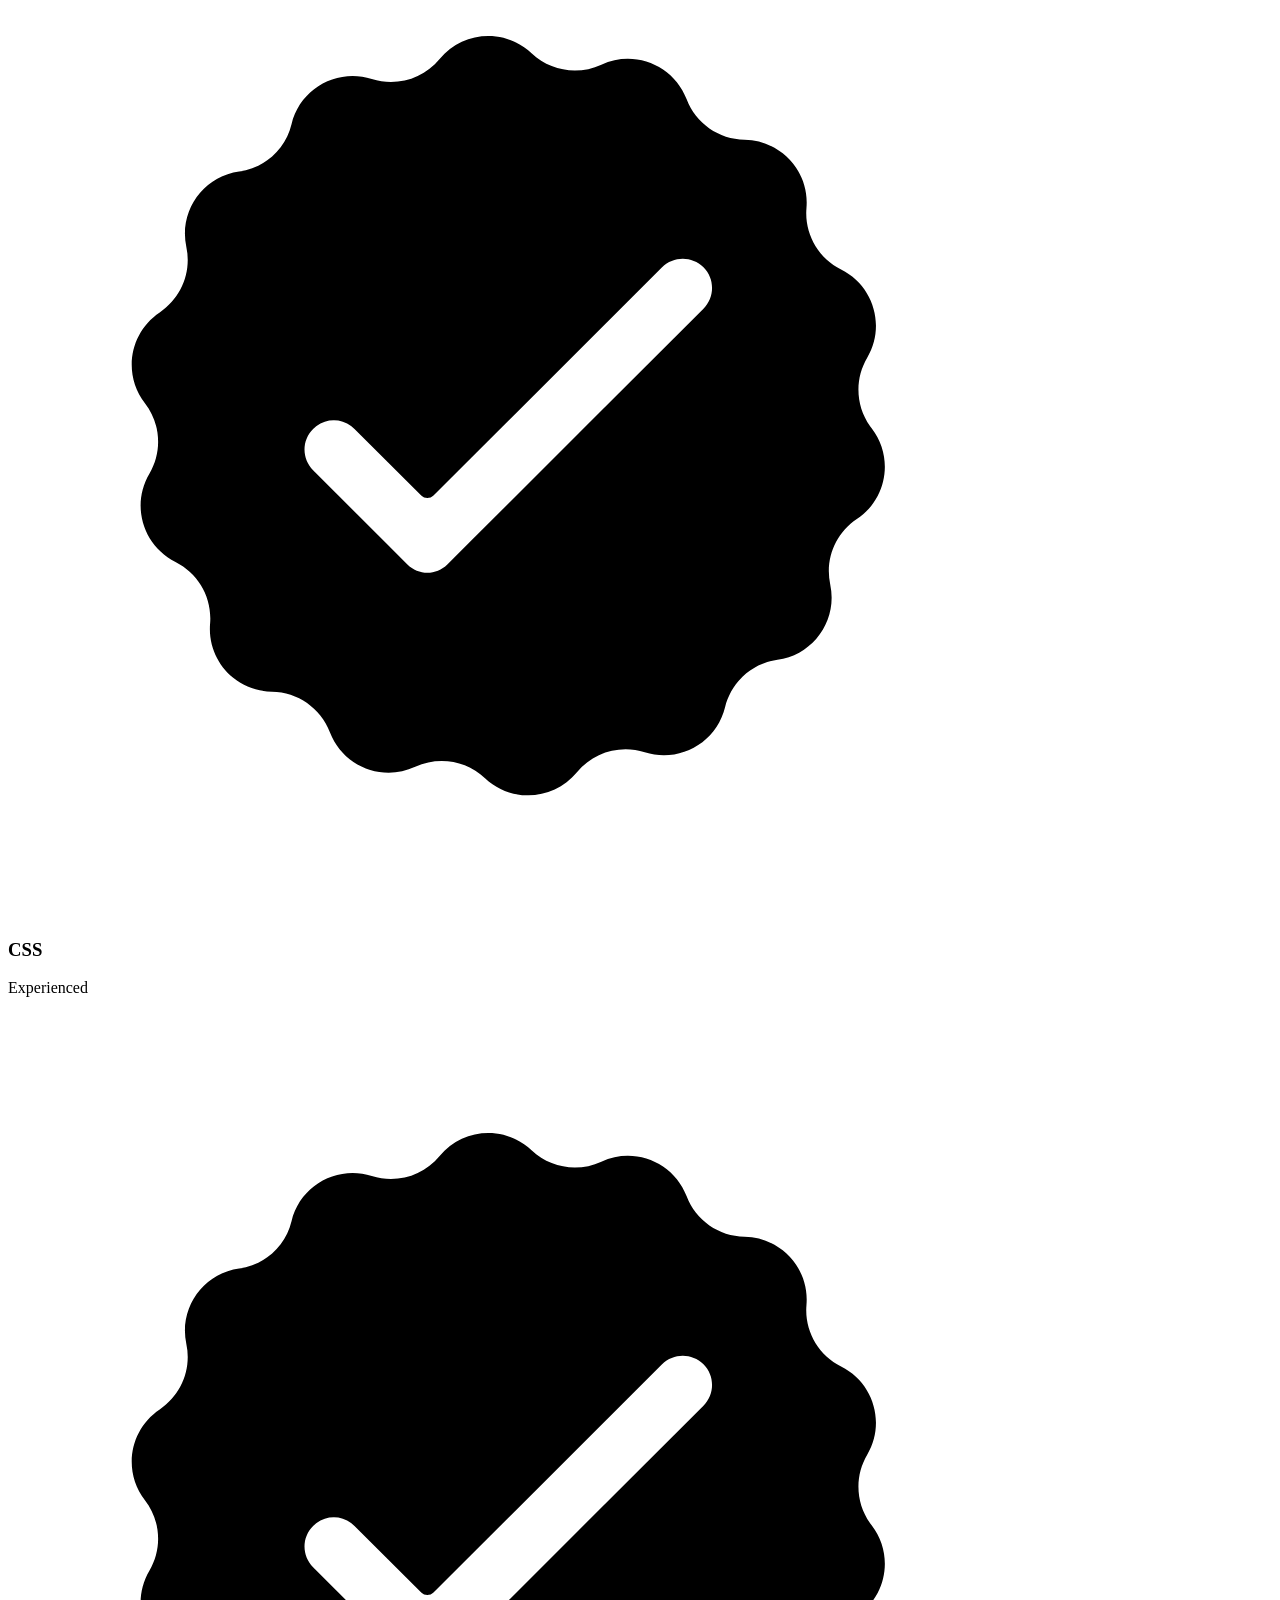
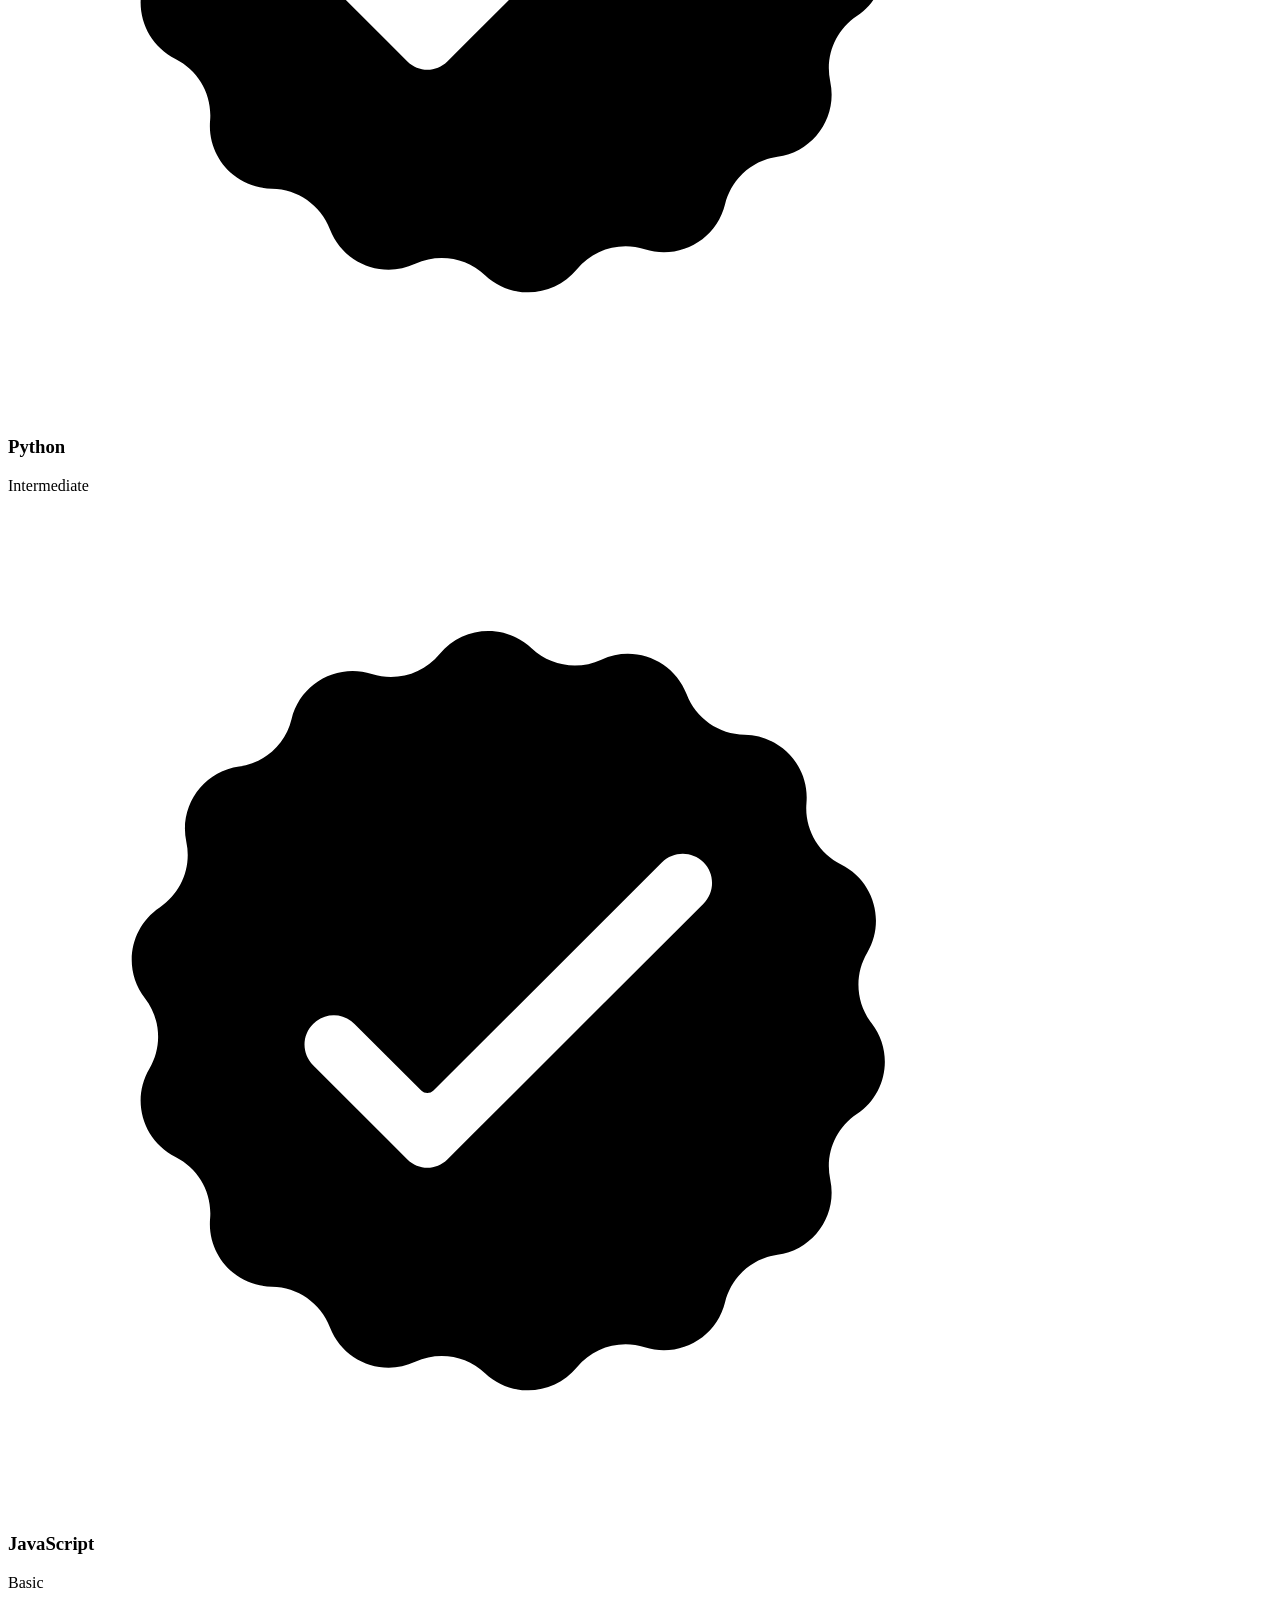
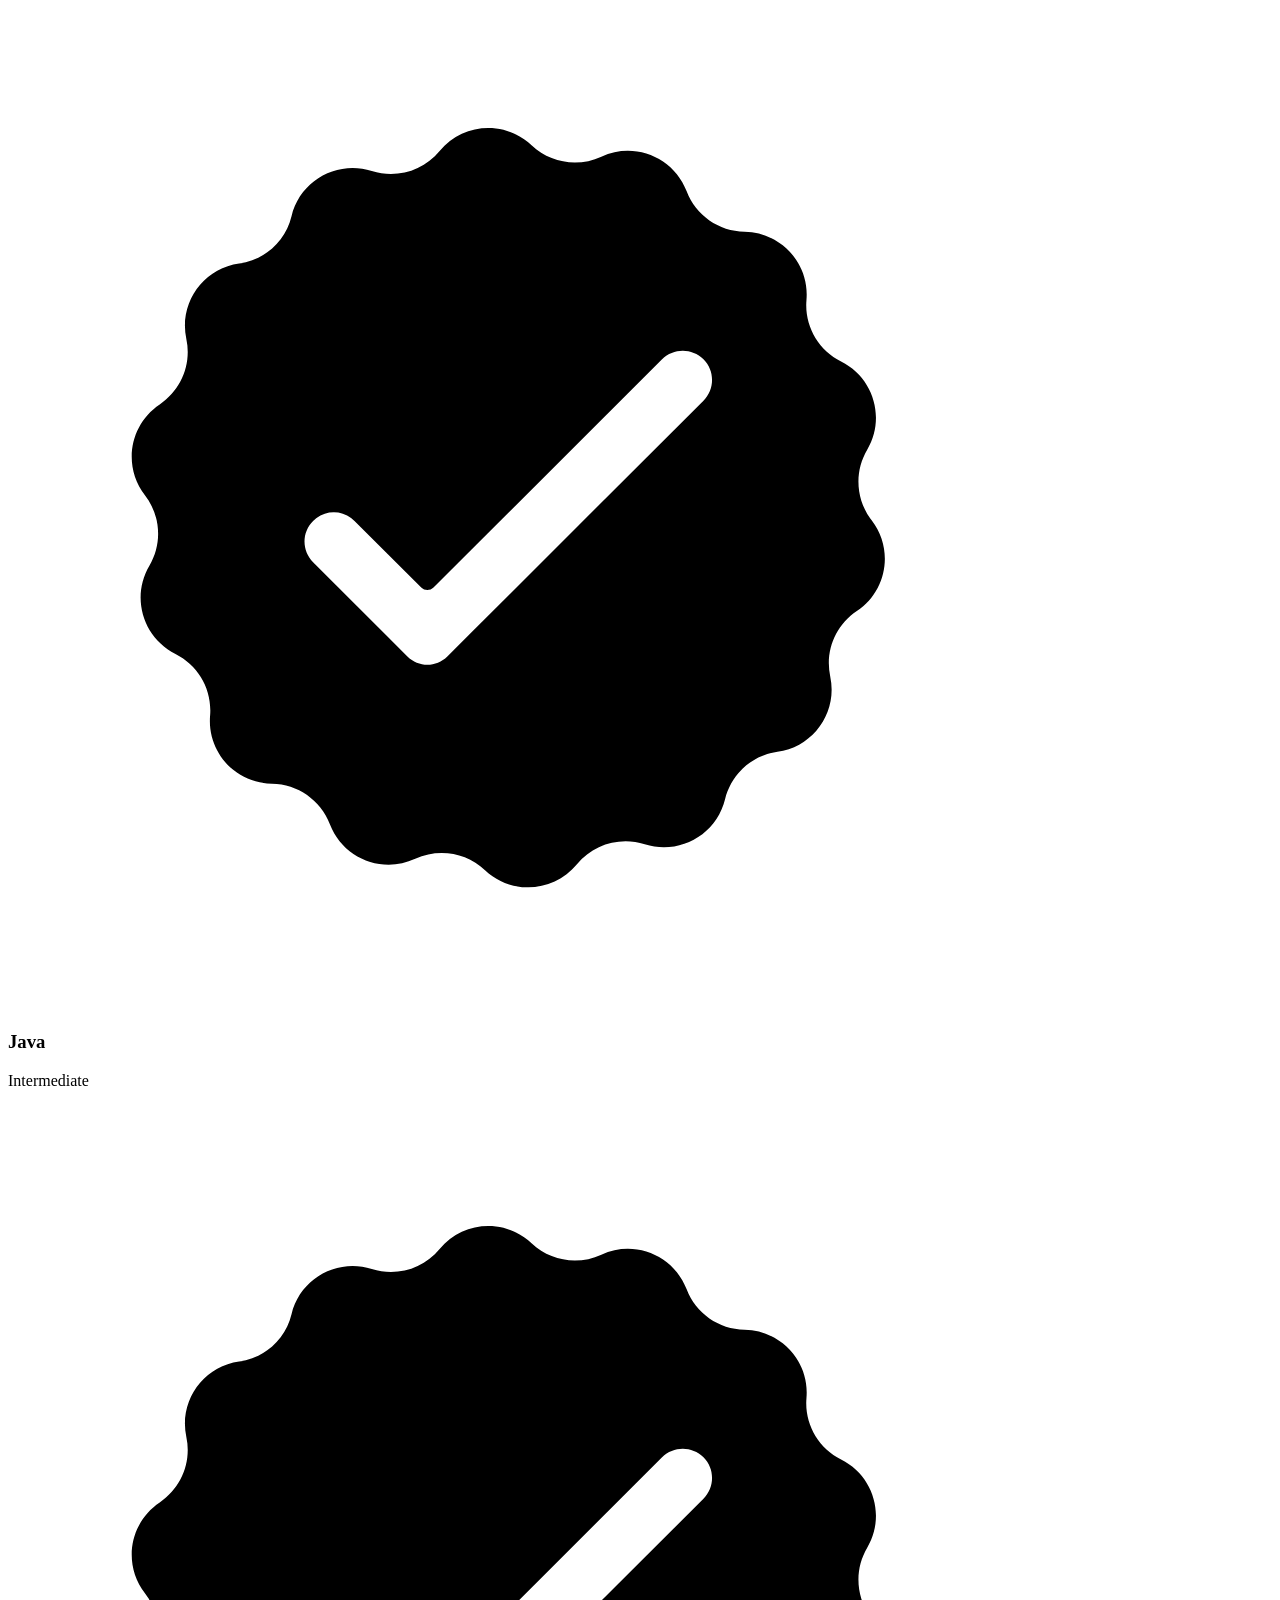
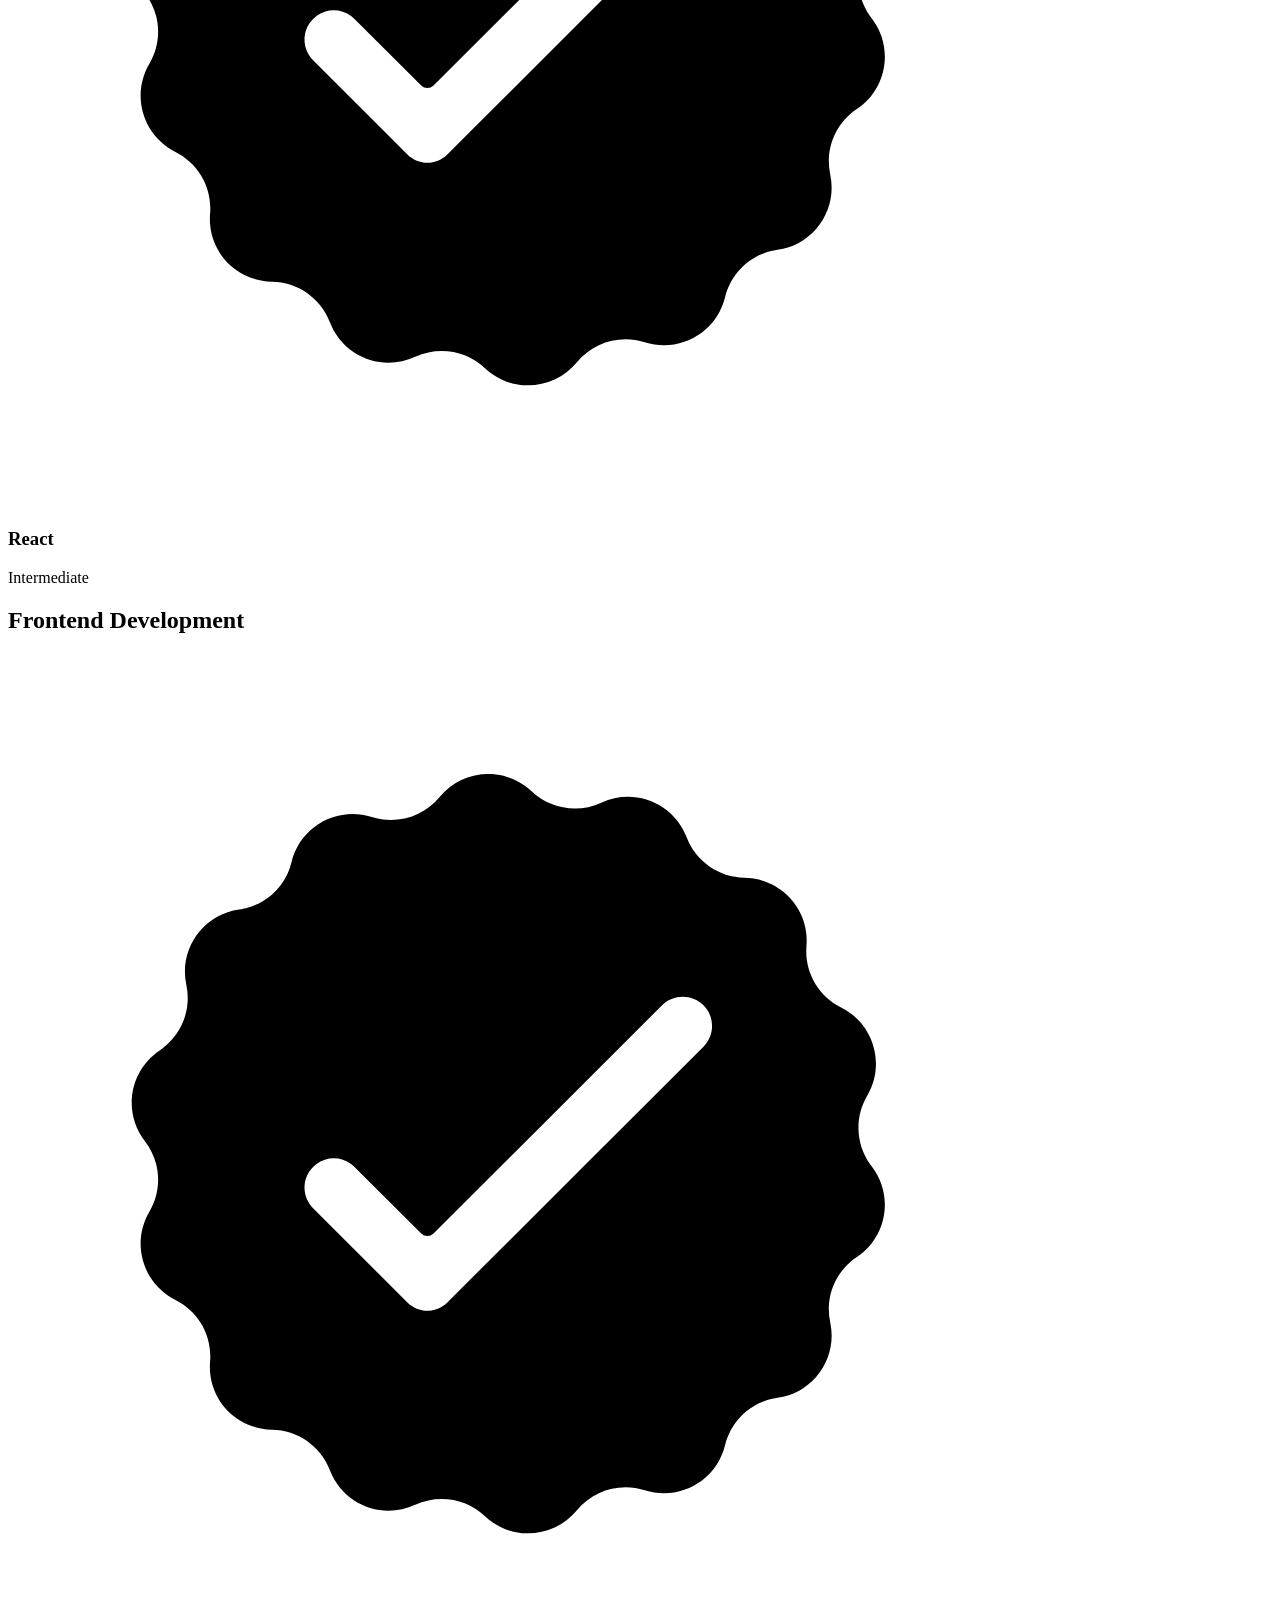
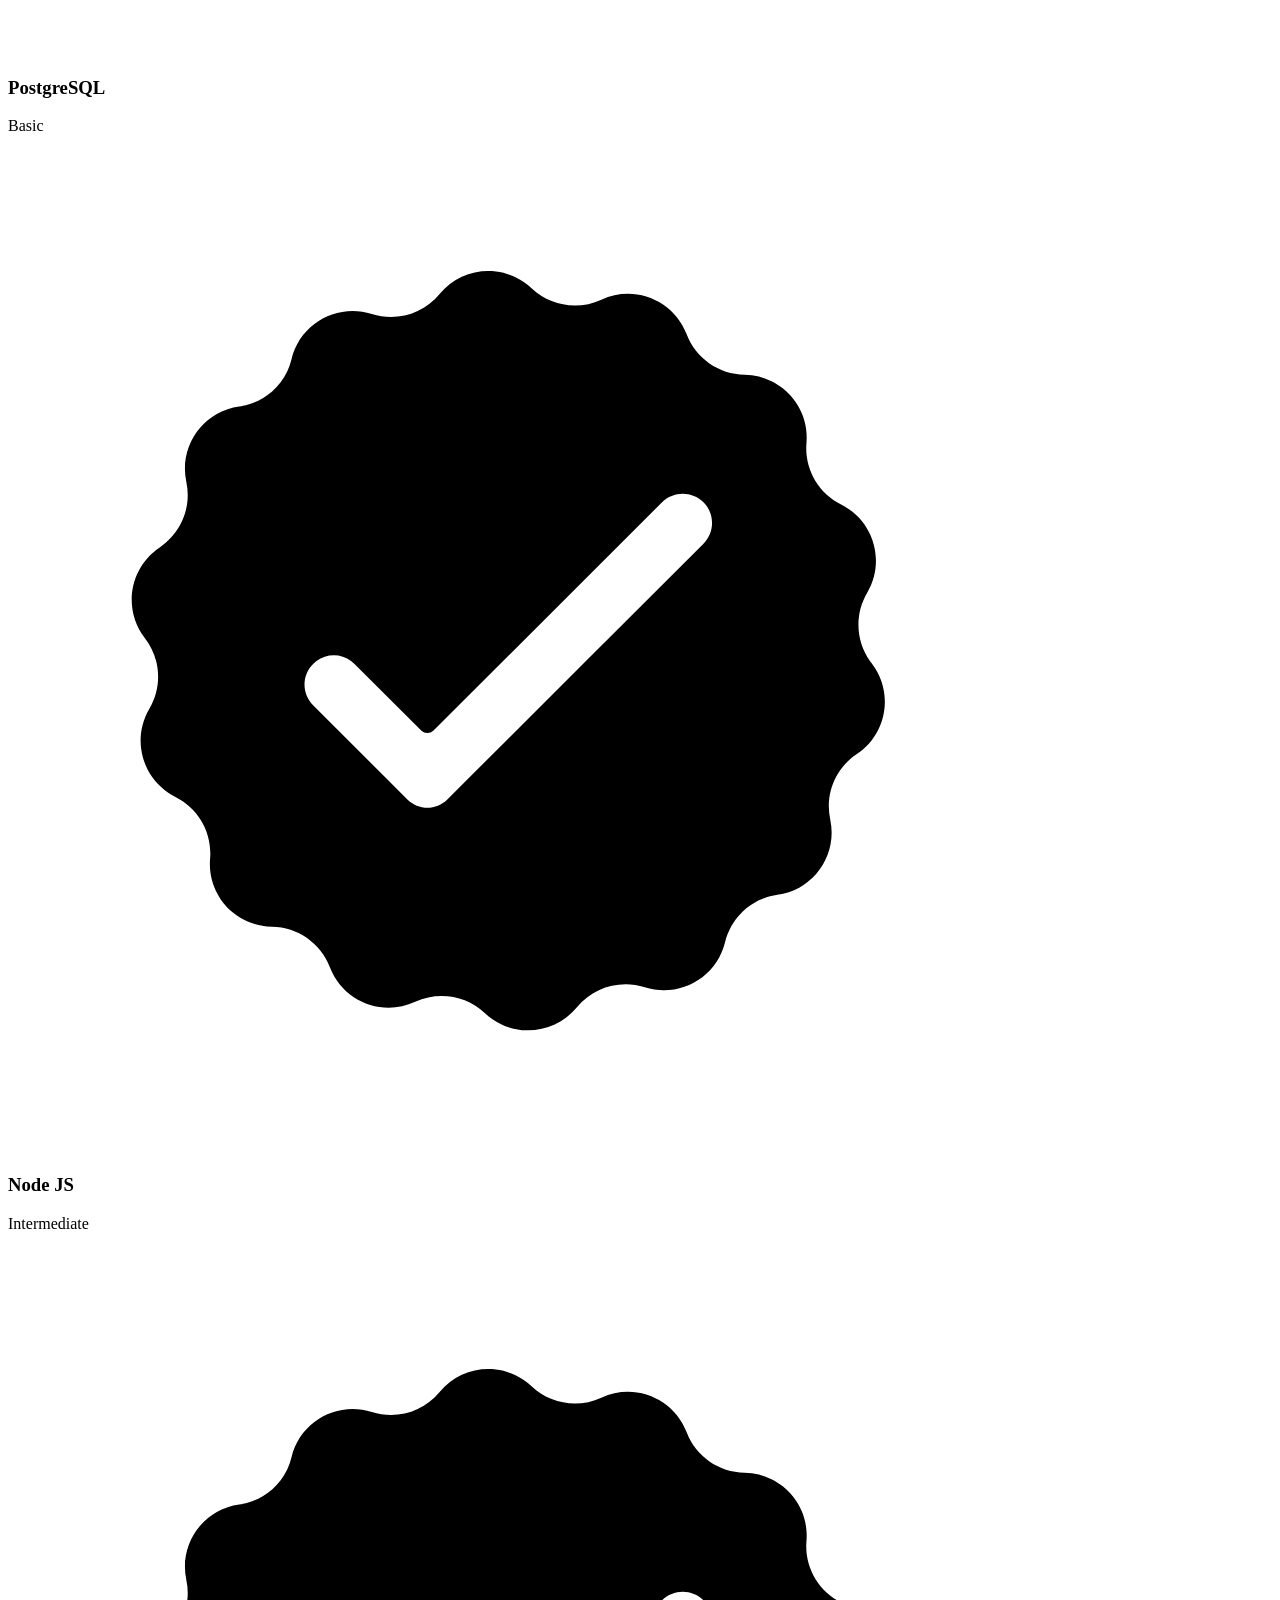
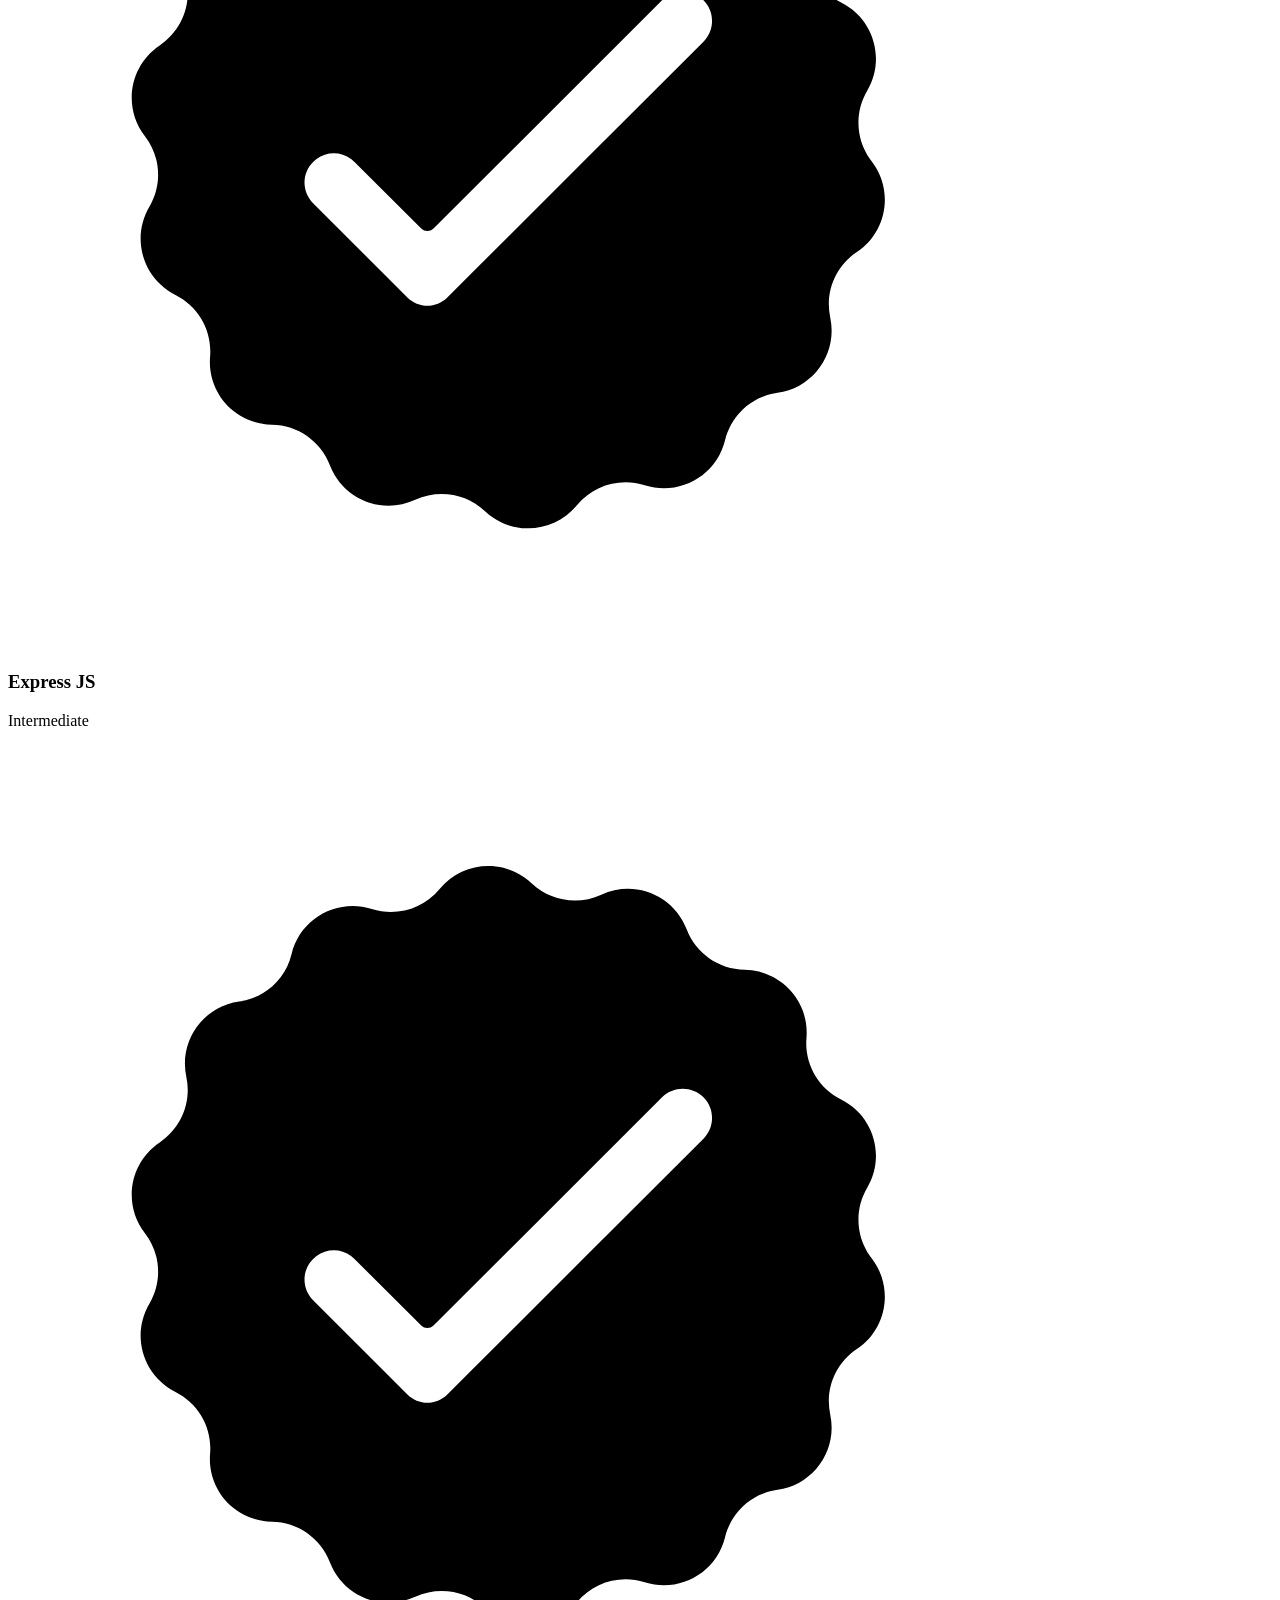
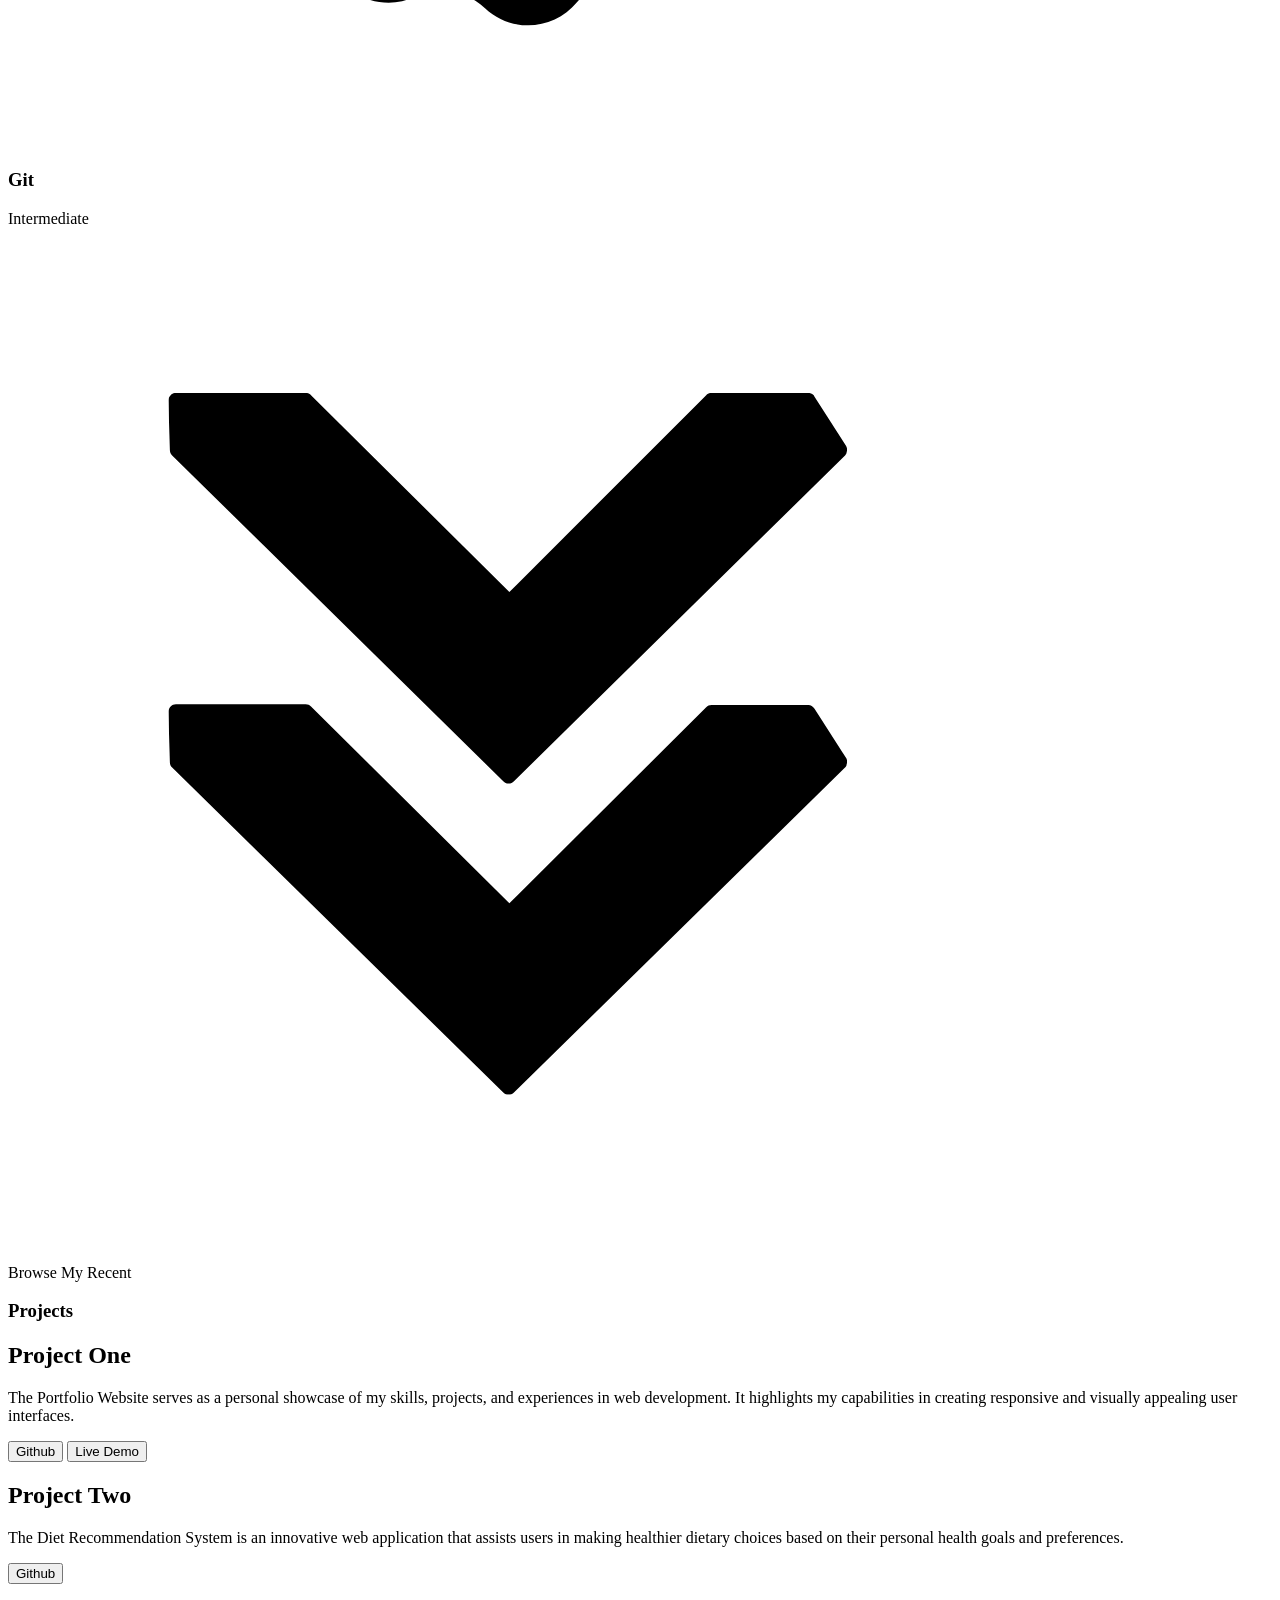
==== commit 32857b87: "Add files via upload" ====
--- a/portfolio_website/index.html
+++ b/portfolio_website/index.html
@@ -91,7 +91,7 @@
                 class="icon"
               />
               <h3>Experience</h3>
-              <p>1+ years <br />Development</p>
+              <p>2+ years <br />Development</p>
             </div>
             <div class="details-container">
               <img
@@ -100,7 +100,7 @@
                 class="icon"
               />
               <h3>Education</h3>
-              <p>B.Sc. Bachelors Degree<br /></p>
+              <p>B.Tech Bachelors Degree(2025)<br /></p>
             </div>
           </div>
           <div class="text-container">
@@ -154,7 +154,7 @@
                   class="icon"
                 />
                 <div>
-                  <h3>SASS</h3>
+                  <h3>Python</h3>
                   <p>Intermediate</p>
                 </div>
               </article>
@@ -176,18 +176,18 @@
                   class="icon"
                 />
                 <div>
-                  <h3>TypeScript</h3>
-                  <p>Basic</p>
-                </div>
-              </article>
-              <article>
-                <img
-                  src="./assets/checkmark.png"
-                  alt="Experience icon"
-                  class="icon"
-                />
-                <div>
-                  <h3>Material UI</h3>
+                  <h3>Java</h3>
+                  <p>Intermediate</p>
+                </div>
+              </article>
+              <article>
+                <img
+                  src="./assets/checkmark.png"
+                  alt="Experience icon"
+                  class="icon"
+                />
+                <div>
+                  <h3>React</h3>
                   <p>Intermediate</p>
                 </div>
               </article>
@@ -250,115 +250,70 @@
         class="icon arrow"
         onclick="location.href='./#projects'"
       />
-    </section>
-    <section id="projects">
-      <p class="section__text__p1">Browse My Recent</p>
-      <h1 class="title">Projects</h1>
-      <div class="experience-details-container">
-        <div class="about-containers">
-          <div class="details-container color-container">
-            <div class="article-container">
-              <img
-                src="./assets/project-1.png"
-                alt="Project 1"
-                class="project-img"
-              />
-            </div>
-            <h2 class="experience-sub-title project-title">Project One</h2>
-            <div class="btn-container">
-              <button
-                class="btn btn-color-2 project-btn"
-                onclick="location.href='https://github.com/'"
-              >
-                Github
-              </button>
-              <button
-                class="btn btn-color-2 project-btn"
-                onclick="location.href='https://github.com/'"
-              >
-                Live Demo
-              </button>
-            </div>
-          </div>
-          <div class="details-container color-container">
-            <div class="article-container">
-              <img
-                src="./assets/project-2.png"
-                alt="Project 2"
-                class="project-img"
-              />
-            </div>
-            <h2 class="experience-sub-title project-title">Project Two</h2>
-            <div class="btn-container">
-              <button
-                class="btn btn-color-2 project-btn"
-                onclick="location.href='https://github.com/'"
-              >
-                Github
-              </button>
-              <button
-                class="btn btn-color-2 project-btn"
-                onclick="location.href='https://github.com/'"
-              >
-                Live Demo
-              </button>
-            </div>
-          </div>
-          <div class="details-container color-container">
-            <div class="article-container">
-              <img
-                src="./assets/project-3.png"
-                alt="Project 3"
-                class="project-img"
-              />
-            </div>
-            <h2 class="experience-sub-title project-title">Project Three</h2>
-            <div class="btn-container">
-              <button
-                class="btn btn-color-2 project-btn"
-                onclick="location.href='https://github.com/'"
-              >
-                Github
-              </button>
-              <button
-                class="btn btn-color-2 project-btn"
-                onclick="location.href='https://github.com/'"
-              >
-                Live Demo
-              </button>
-            </div>
-          </div>
-        </div>
-      </div>
-      <img
-        src="./assets/arrow.png"
-        alt="Arrow icon"
-        class="icon arrow"
-        onclick="location.href='./#contact'"
-      />
-    </section>
-    <section id="contact">
-      <p class="section__text__p1">Get in Touch</p>
-      <h1 class="title">Contact Me</h1>
-      <div class="contact-info-upper-container">
-        <div class="contact-info-container">
-          <img
-            src="./assets/email.png"
-            alt="Email icon"
-            class="icon contact-icon email-icon"
-          />
-          <p><a href="mailto:examplemail@gmail.com">Example@gmail.com</a></p>
-        </div>
-        <div class="contact-info-container">
-          <img
-            src="./assets/linkedin.png"
-            alt="LinkedIn icon"
-            class="icon contact-icon"
-          />
-          <p><a href="https://www.linkedin.com">LinkedIn</a></p>
-        </div>
-      </div>
-    </section>
+      <section id="projects">
+        <p class="section__text__p1">Browse My Recent</p>
+        <h1 class="title">Projects</h1>
+        <div class="experience-details-container">
+          <div class="about-containers">
+            <div class="details-container color-container">
+              <h2 class="experience-sub-title project-title">Project One</h2>
+              <p class="project-description">The Portfolio Website serves as a personal showcase of my skills, projects, and experiences in web development. It highlights my capabilities in creating responsive and visually appealing user interfaces.</p>
+              <div class="btn-container">
+                <button
+                  class="btn btn-color-2 project-btn"
+                  onclick="location.href='https://github.com/chhayank08/portfolio'"
+                >
+                  Github
+                </button>
+                <button
+                  class="btn btn-color-2 project-btn"
+                  onclick="location.href='https://portfolio-inky-mu-18.vercel.app/'"
+                >
+                  Live Demo
+                </button>
+              </div>
+            </div>
+            <div class="details-container color-container">
+              <h2 class="experience-sub-title project-title">Project Two</h2>
+              <p class="project-description">The Diet Recommendation System is an innovative web application that assists users in making healthier dietary choices based on their personal health goals and preferences.</p>
+              <div class="btn-container">
+                <button
+                  class="btn btn-color-2 project-btn"
+                  onclick="location.href='https://github.com/chhayank08/Diet-Recommendation-System'"
+                >
+                  Github
+                </button>
+              </div>
+            </div>
+          </div>
+        </div>
+        <img
+          src="./assets/arrow.png"
+          alt="Arrow icon"
+          class="icon arrow"
+          onclick="location.href='./#contact'"
+        />
+      </section>
+      
+      
+      
+      
+    
+      <section id="contact">
+        <p class="section__text__p1">Get in Touch</p>
+        <h1 class="title">Contact Me</h1>
+        <div class="contact-info-upper-container">
+          <div class="contact-info-container">
+            <img
+              src="./assets/email.png"
+              alt="Email icon"
+              class="icon contact-icon email-icon"
+            />
+            <p><a href="mailto:examplemail@gmail.com">Chayankkashyap2000@gmail.com</a></p>
+          </div>
+        </div>
+      </section>
+      
     <footer>
       <nav>
         <div class="nav-links-container">
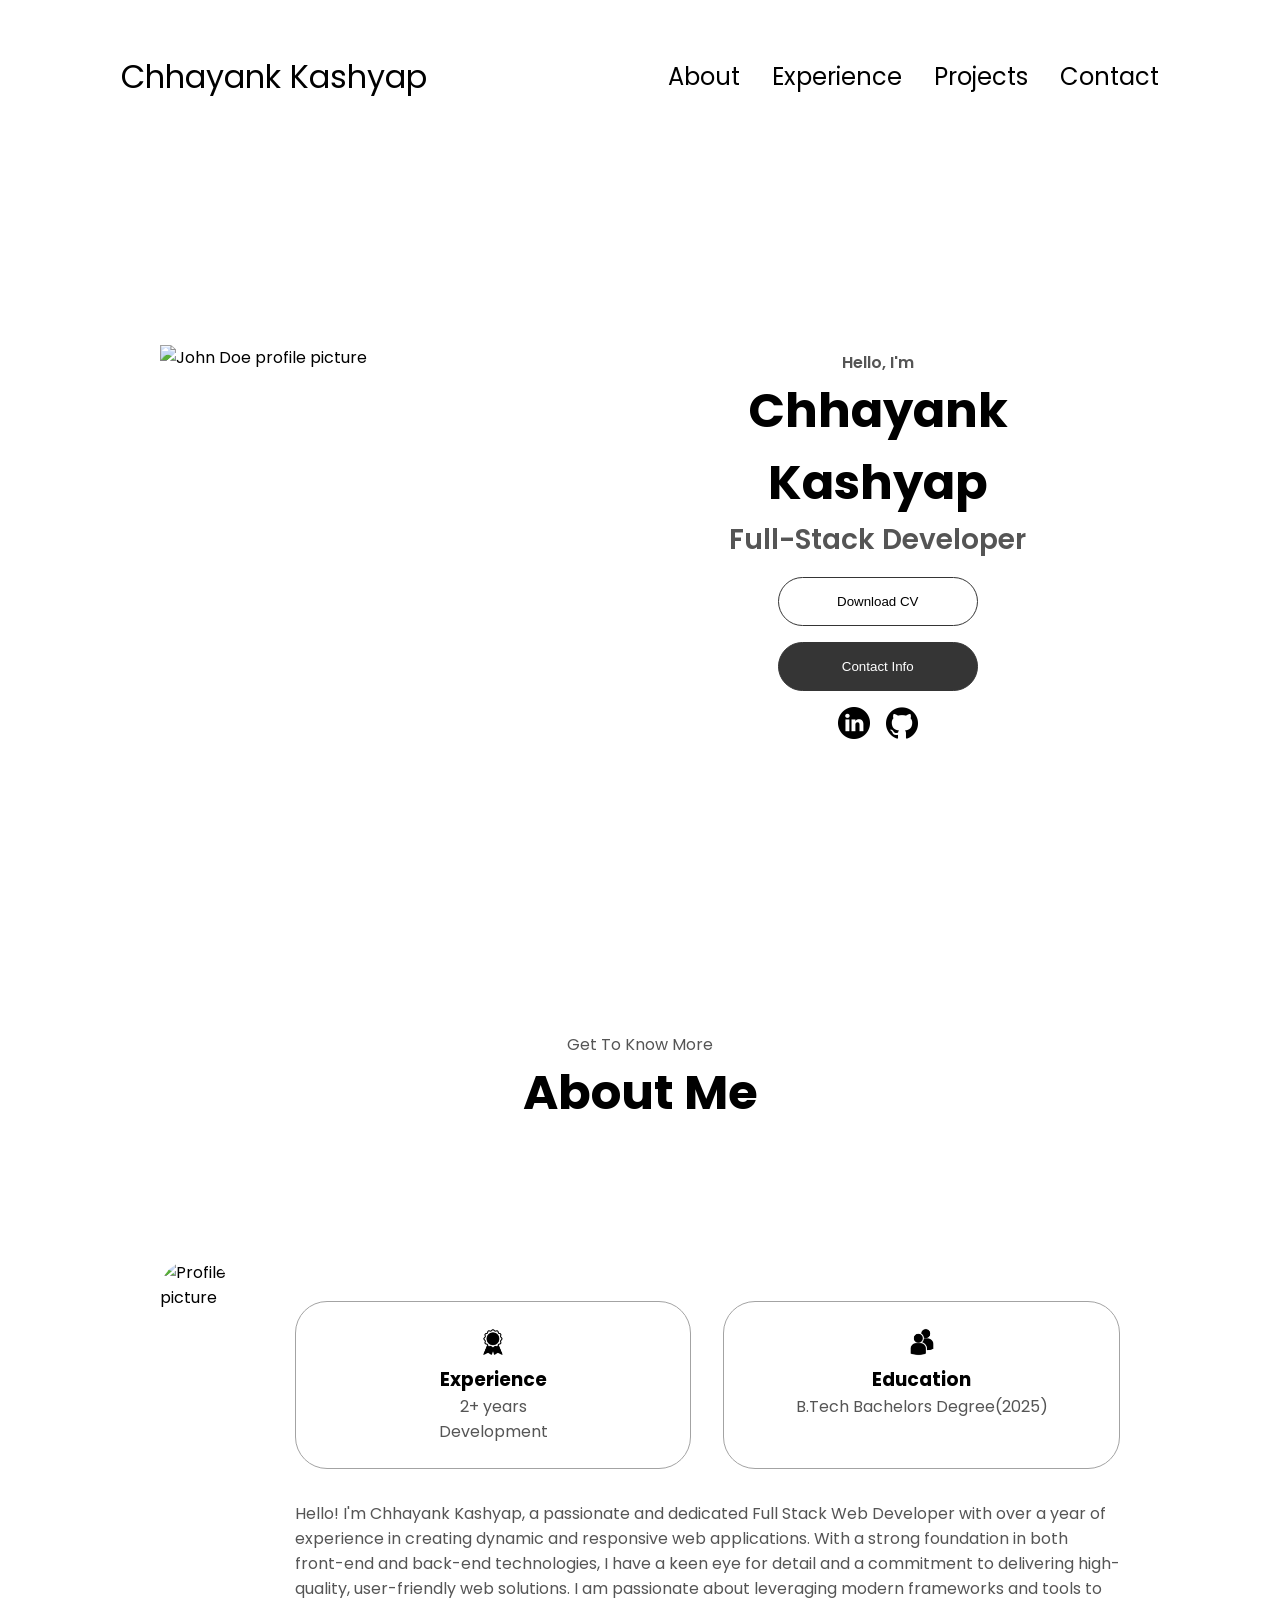
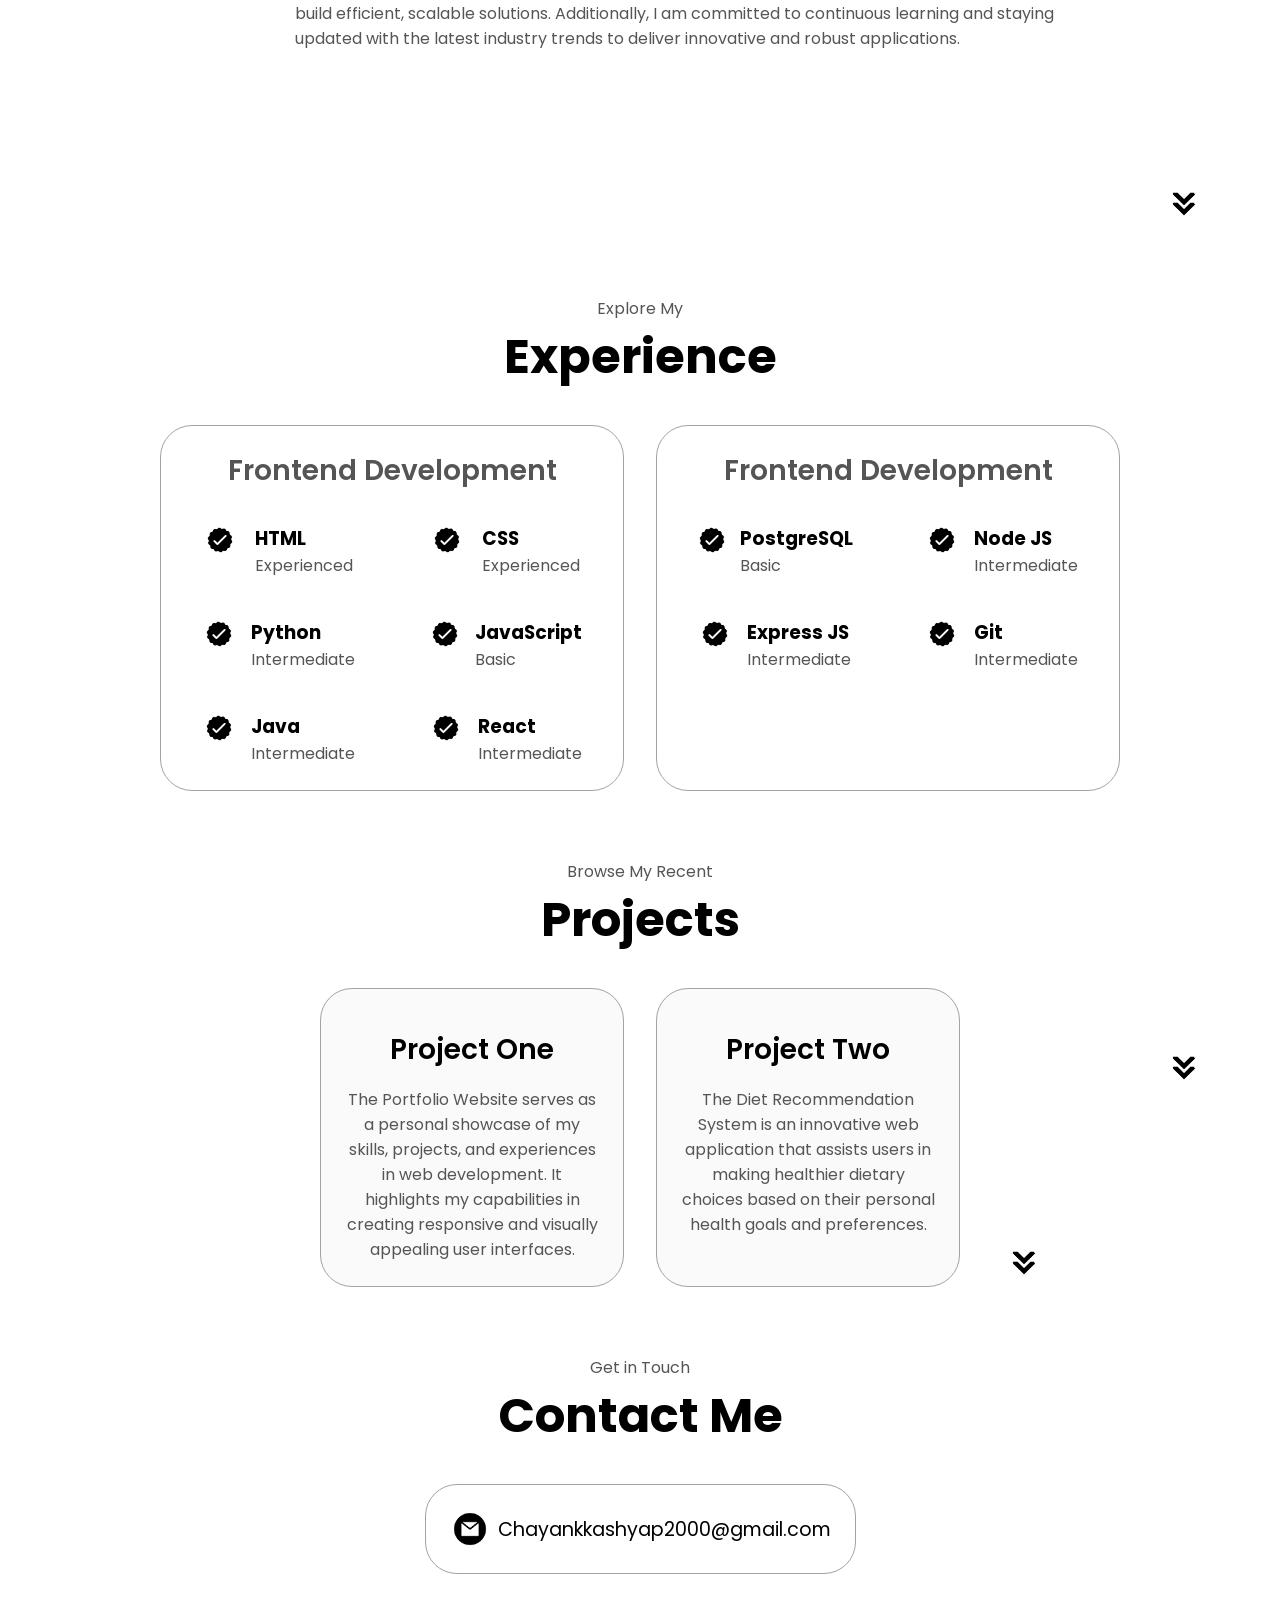
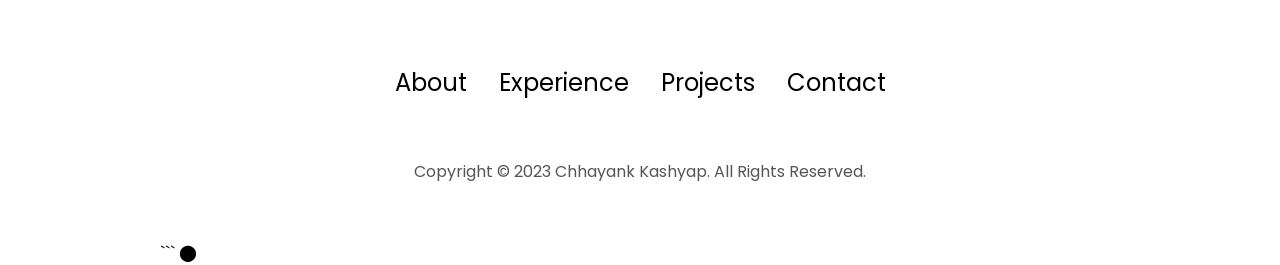
==== commit e2405107: "Add files via upload" ====
--- a/portfolio_website/index.html
+++ b/portfolio_website/index.html
@@ -42,8 +42,8 @@
       </div>
       <div class="section__text">
         <p class="section__text__p1">Hello, I'm</p>
-        <h1 class="title">Chhayank Kashyap</h1>
-        <p class="section__text__p2">Full StaclkDeveloper</p>
+ <h1 class="title">Chhayank Kashyap</h1>
+        <p class="section__text__p2">Full-Stack Developer</p>
         <div class="btn-container">
           <button
             class="btn btn-color-2"
@@ -60,13 +60,13 @@
             src="./assets/linkedin.png"
             alt="My LinkedIn profile"
             class="icon"
-            onclick="location.href='https://linkedin.com/'"
+            onclick="location.href='//www.linkedin.com/in/chhayank-kashyap-29032a245/'"
           />
           <img
             src="./assets/github.png"
             alt="My Github profile"
             class="icon"
-            onclick="location.href='https://github.com/'"
+            onclick="location.href='//github.com/chhayank08'"
           />
         </div>
       </div>
@@ -181,8 +181,7 @@
                 </div>
               </article>
               <article>
-                <img
-                  src="./assets/checkmark.png"
+                <img src="./assets/checkmark.png"
                   alt="Experience icon"
                   class="icon"
                 />
@@ -258,32 +257,12 @@
             <div class="details-container color-container">
               <h2 class="experience-sub-title project-title">Project One</h2>
               <p class="project-description">The Portfolio Website serves as a personal showcase of my skills, projects, and experiences in web development. It highlights my capabilities in creating responsive and visually appealing user interfaces.</p>
-              <div class="btn-container">
-                <button
-                  class="btn btn-color-2 project-btn"
-                  onclick="location.href='https://github.com/chhayank08/portfolio'"
-                >
-                  Github
-                </button>
-                <button
-                  class="btn btn-color-2 project-btn"
-                  onclick="location.href='https://portfolio-inky-mu-18.vercel.app/'"
-                >
-                  Live Demo
-                </button>
-              </div>
+            
             </div>
             <div class="details-container color-container">
               <h2 class="experience-sub-title project-title">Project Two</h2>
               <p class="project-description">The Diet Recommendation System is an innovative web application that assists users in making healthier dietary choices based on their personal health goals and preferences.</p>
-              <div class="btn-container">
-                <button
-                  class="btn btn-color-2 project-btn"
-                  onclick="location.href='https://github.com/chhayank08/Diet-Recommendation-System'"
-                >
-                  Github
-                </button>
-              </div>
+              
             </div>
           </div>
         </div>
@@ -321,7 +300,7 @@
             <li><a href="#about">About</a></li>
             <li><a href="#experience">Experience</a></li>
             <li><a href="#projects">Projects</a></li>
-            <li><a href="#contact">Contact</a></li>
+            <li><a href="#contact ">Contact</a></li>
           </ul>
         </div>
       </nav>
@@ -329,4 +308,5 @@
     </footer>
     <script src="script.js"></script>
   </body>
-</html>+</html>
+``` ⬤
--- a/portfolio_website/style.css
+++ b/portfolio_website/style.css
@@ -0,0 +1,433 @@
+/* GENERAL */
+
+@import url("https://fonts.googleapis.com/css2?family=Poppins:wght@300;400;500;600&display=swap");
+
+* {
+  margin: 0;
+  padding: 0;
+}
+
+body {
+  font-family: "Poppins", sans-serif;
+}
+
+html {
+  scroll-behavior: smooth;
+}
+
+p {
+  color: rgb(85, 85, 85);
+}
+
+/* TRANSITION */
+
+a,
+.btn {
+  transition: all 300ms ease;
+}
+
+/* DESKTOP NAV */
+
+nav,
+.nav-links {
+  display: flex;
+}
+
+nav {
+  justify-content: space-around;
+  align-items: center;
+  height: 17vh;
+}
+
+.nav-links {
+  gap: 2rem;
+  list-style: none;
+  font-size: 1.5rem;
+}
+
+a {
+  color: black;
+  text-decoration: none;
+  text-decoration-color: white;
+}
+
+a:hover {
+  color: grey;
+  text-decoration: underline;
+  text-underline-offset: 1rem;
+  text-decoration-color: rgb(181, 181, 181);
+}
+
+.logo {
+  font-size: 2rem;
+}
+
+.logo:hover {
+  cursor: default;
+}
+
+/* HAMBURGER MENU */
+
+#hamburger-nav {
+  display: none;
+}
+
+.hamburger-menu {
+  position: relative;
+  display: inline-block;
+}
+
+.hamburger-icon {
+  display: flex;
+  flex-direction: column;
+  justify-content: space-between;
+  height: 24px;
+  width: 30px;
+  cursor: pointer;
+}
+
+.hamburger-icon span {
+  width: 100%;
+  height: 2px;
+  background-color: black;
+  transition: all 0.3 ease-in-out;
+}
+
+.menu-links {
+  position: absolute;
+  top: 100%;
+  right: 0;
+  background-color: white;
+  width: fit-content;
+  max-height: 0;
+  overflow: hidden;
+  transition: all 0.3 ease-in-out;
+}
+
+.menu-links a {
+  display: block;
+  padding: 10px;
+  text-align: center;
+  font-size: 1.5rem;
+  color: black;
+  text-decoration: none;
+  transition: all 0.3 ease-in-out;
+}
+
+.menu-links li {
+  list-style: none;
+}
+
+.menu-links.open {
+  max-height: 300px;
+}
+
+.hamburger-icon.open span:first-child {
+  transform: rotate(45deg) translate(10px, 5px);
+}
+
+.hamburger-icon.open span:nth-child(2) {
+  opacity: 0;
+}
+
+.hamburger-icon.open span:last-child {
+  transform: rotate(-45deg) translate(10px, -5px);
+}
+
+.hamburger-icon span:first-child {
+  transform: none;
+}
+
+.hamburger-icon span:first-child {
+  opacity: 1;
+}
+
+.hamburger-icon span:first-child {
+  transform: none;
+}
+
+/* SECTIONS */
+
+section {
+  padding-top: 4vh;
+  height: 96vh;
+  margin: 0 10rem;
+  box-sizing: border-box;
+  min-height: fit-content;
+}
+
+.section-container {
+  display: flex;
+}
+
+/* PROFILE SECTION */
+
+#profile {
+  display: flex;
+  justify-content: center;
+  gap: 5rem;
+  height: 80vh;
+}
+
+.section__pic-container {
+  display: flex;
+  height: 400px;
+  width: 400px;
+  margin: auto 0;
+}
+
+.section__text {
+  align-self: center;
+  text-align: center;
+}
+
+.section__text p {
+  font-weight: 600;
+}
+
+.section__text__p1 {
+  text-align: center;
+}
+
+.section__text__p2 {
+  font-size: 1.75rem;
+  margin-bottom: 1rem;
+}
+
+.title {
+  font-size: 3rem;
+  text-align: center;
+}
+
+#socials-container {
+  display: flex;
+  justify-content: center;
+  margin-top: 1rem;
+  gap: 1rem;
+}
+
+/* ICONS */
+
+.icon {
+  cursor: pointer;
+  height: 2rem;
+}
+
+/* BUTTONS */
+
+.btn-container {
+  display: flex; /* Use flexbox for alignment */
+  flex-direction: column; /* Align items vertically */
+  align-items: center; /* Center align the buttons */
+  gap: 1rem; /* Space between buttons */
+  margin: 0 auto; /* Center the container in its parent */
+}
+
+.btn {
+  width: 100%; /* Make buttons full width or adjust as needed */
+  max-width: 200px; /* Set a max-width for better layout */
+  padding: 1rem; /* Adjust padding as needed */
+  border-radius: 2rem; /* Maintain styling */
+}
+
+.btn-color-1,
+.btn-color-2 {
+  border: rgb(53, 53, 53) 0.1rem solid;
+}
+
+.btn-color-1:hover,
+.btn-color-2:hover {
+  cursor: pointer;
+}
+
+.btn-color-1,
+.btn-color-2:hover {
+  background: rgb(53, 53, 53);
+  color: white;
+}
+
+.btn-color-1:hover {
+  background: rgb(0, 0, 0);
+}
+
+.btn-color-2 {
+  background: none;
+}
+
+.btn-color-2:hover {
+  border: rgb(255, 255, 255) 0.1rem solid;
+}
+
+.btn-container {
+  gap: 1rem;
+}
+
+/* ABOUT SECTION */
+
+#about {
+  position: relative;
+}
+
+.about-containers {
+  gap: 2rem;
+  margin-bottom: 2rem;
+  margin-top: 2rem;
+}
+
+.about-details-container {
+  justify-content: center;
+  flex-direction: column;
+}
+
+.about-containers,
+.about-details-container {
+  display: flex;
+}
+
+.about-pic {
+  border-radius: 2rem;
+}
+
+.arrow {
+  position: absolute;
+  right: -5rem;
+  bottom: 2.5rem;
+}
+
+.details-container {
+  padding: 1.5rem;
+  flex: 1;
+  background: white;
+  border-radius: 2rem;
+  border: rgb(53, 53, 53) 0.1rem solid;
+  border-color: rgb(163, 163, 163);
+  text-align: center;
+}
+
+.section-container {
+  gap: 4rem;
+  height: 80%;
+}
+
+.section__pic-container {
+  height: 400px;
+  width: 400px;
+  margin: auto 0;
+}
+
+/* EXPERIENCE SECTION */
+
+#experience {
+  position: relative;
+}
+
+.experience-sub-title {
+  color: rgb(85, 85, 85);
+  font-weight: 600;
+  font-size: 1.75rem;
+  margin-bottom: 2rem;
+}
+
+.experience-details-container {
+  display: flex;
+  justify-content: center;
+  flex-direction: column;
+}
+
+.article-container {
+  display: flex;
+  text-align: initial;
+  flex-wrap: wrap;
+  flex-direction: row;
+  gap: 2.5rem;
+  justify-content: space-around;
+}
+
+article {
+  display: flex;
+  width: 10rem;
+  justify-content: space-around;
+  gap: 0.5rem;
+}
+
+article .icon {
+  cursor: default;
+}
+
+/* PROJECTS SECTION */
+
+#projects {
+  position: relative;
+}
+
+.color-container {
+  border-color: rgb(163, 163, 163);
+  background: rgb(250, 250, 250);
+}
+
+.project-img {
+  border-radius: 2rem;
+  width: 90%;
+  height: 90%;
+}
+
+.project-title {
+  margin: 1rem;
+  color: black;
+}
+
+.project-btn {
+  color: black;
+  border-color: rgb(163, 163, 163);
+}
+
+/* CONTACT */
+
+#contact {
+  display: flex;
+  justify-content: center;
+  flex-direction: column;
+  height: 70vh;
+}
+
+.contact-info-upper-container {
+  display: flex;
+  justify-content: center;
+  border-radius: 2rem;
+  border: rgb(53, 53, 53) 0.1rem solid;
+  border-color: rgb(163, 163, 163);
+  background: (250, 250, 250);
+  margin: 2rem auto;
+  padding: 0.5rem;
+}
+
+.contact-info-container {
+  display: flex;
+  align-items: center;
+  justify-content: center;
+  gap: 0.5rem;
+  margin: 1rem;
+}
+
+.contact-info-container p {
+  font-size: larger;
+}
+
+.contact-icon {
+  cursor: default;
+}
+
+.email-icon {
+  height: 2.5rem;
+}
+
+/* FOOTER SECTION */
+
+footer {
+  height: 26vh;
+  margin: 0 1rem;
+}
+
+footer p {
+  text-align: center;
+}
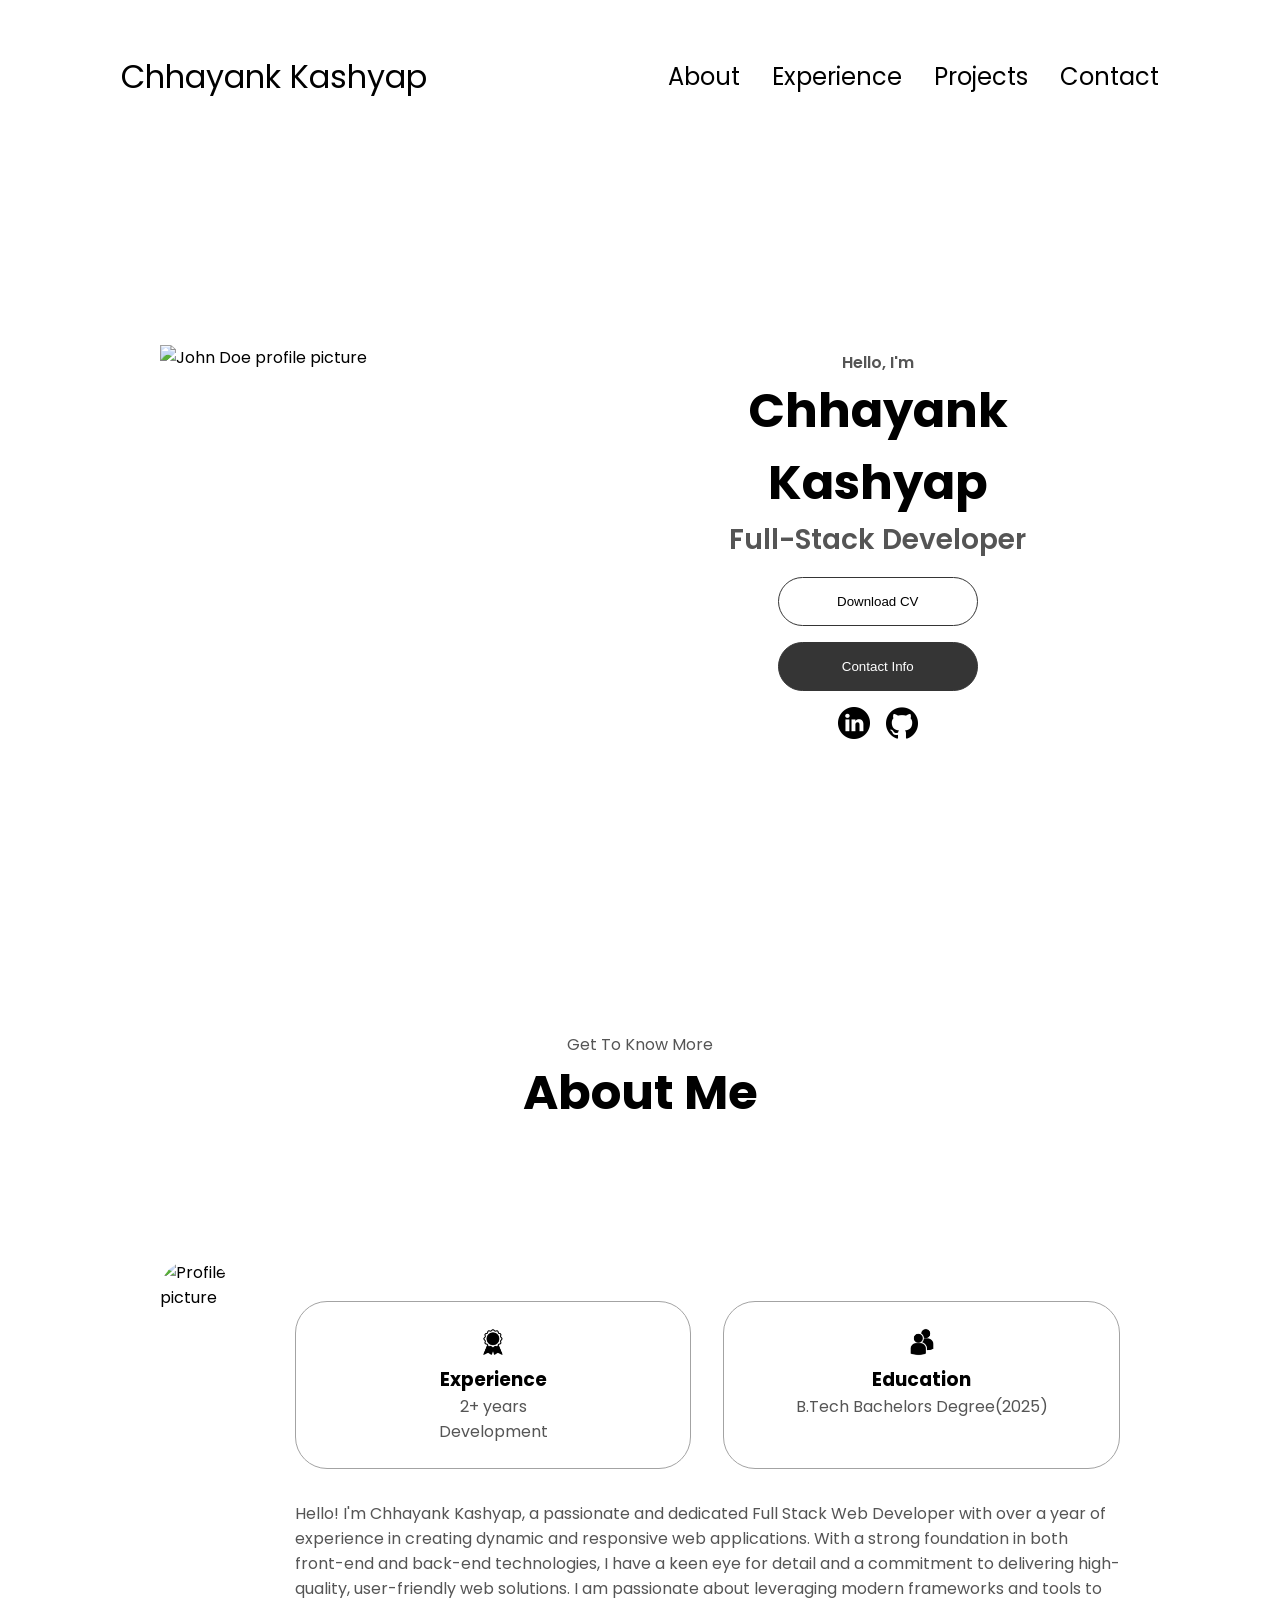
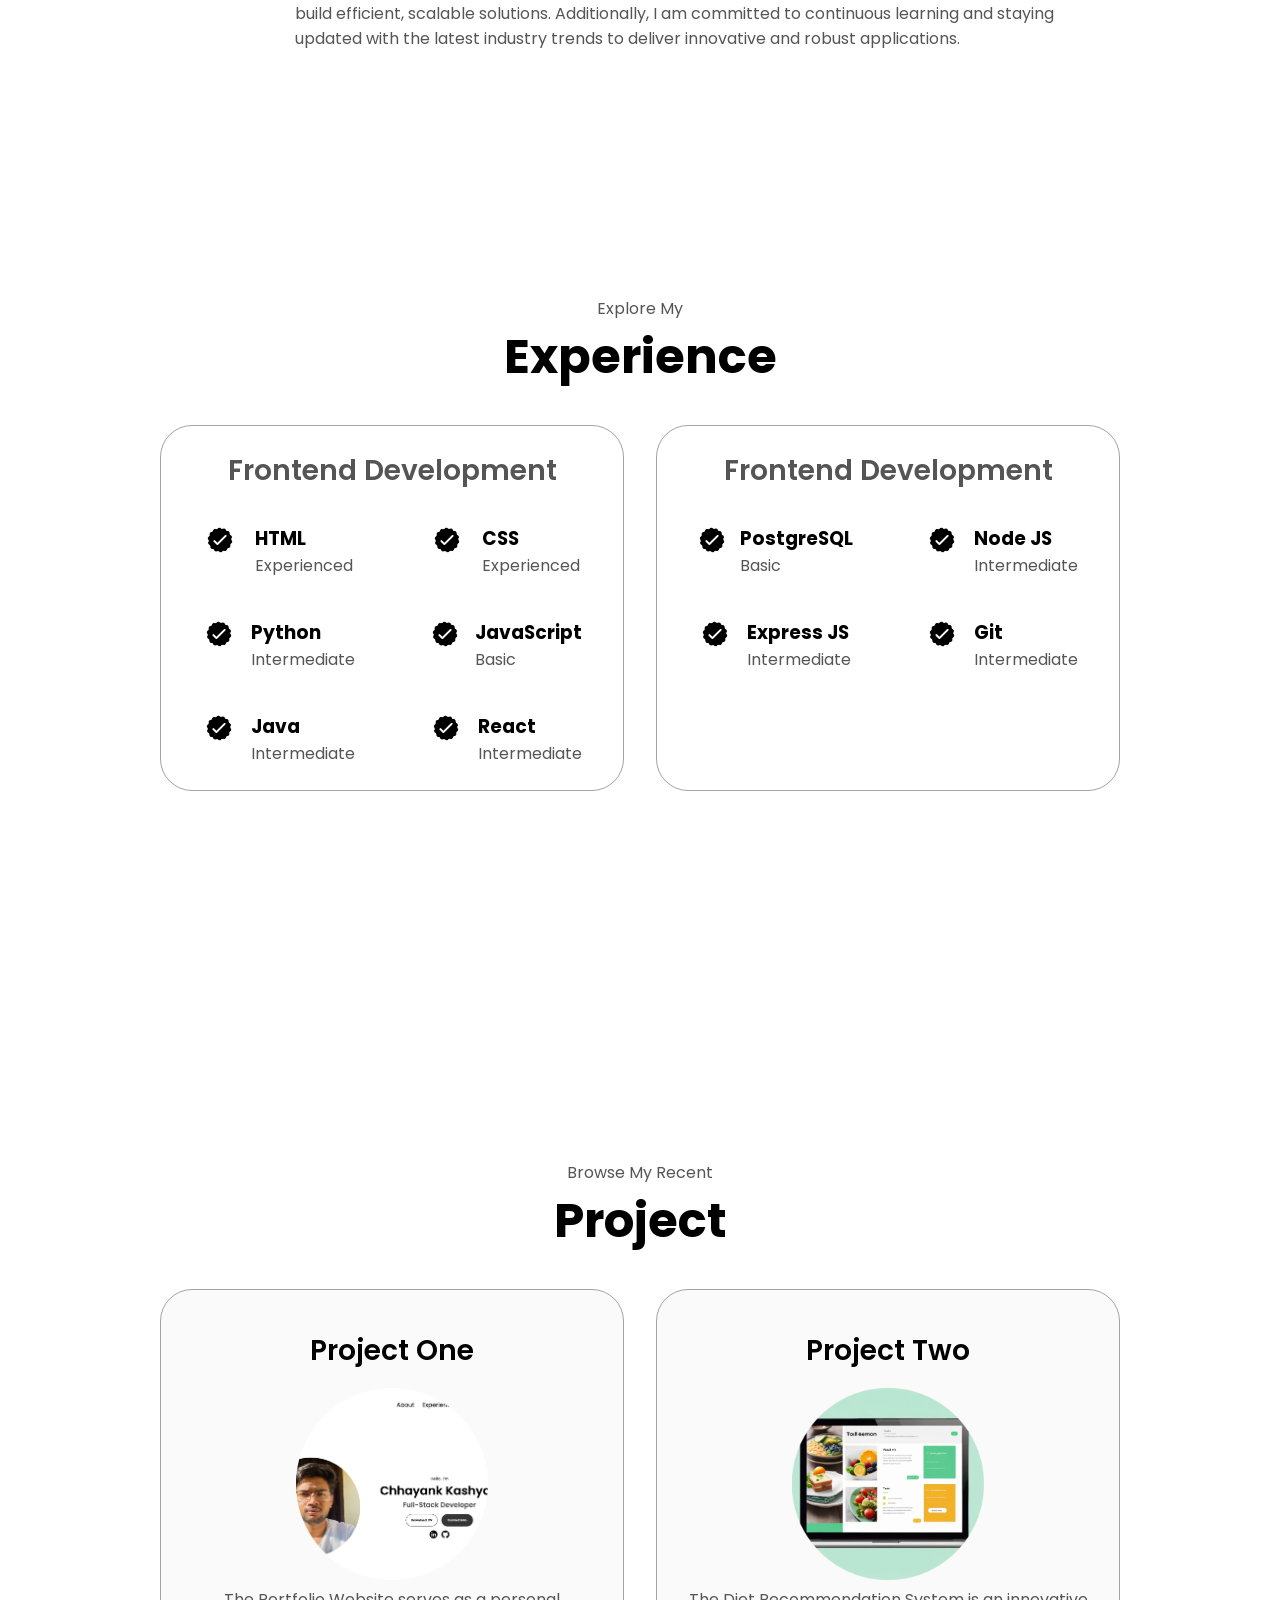
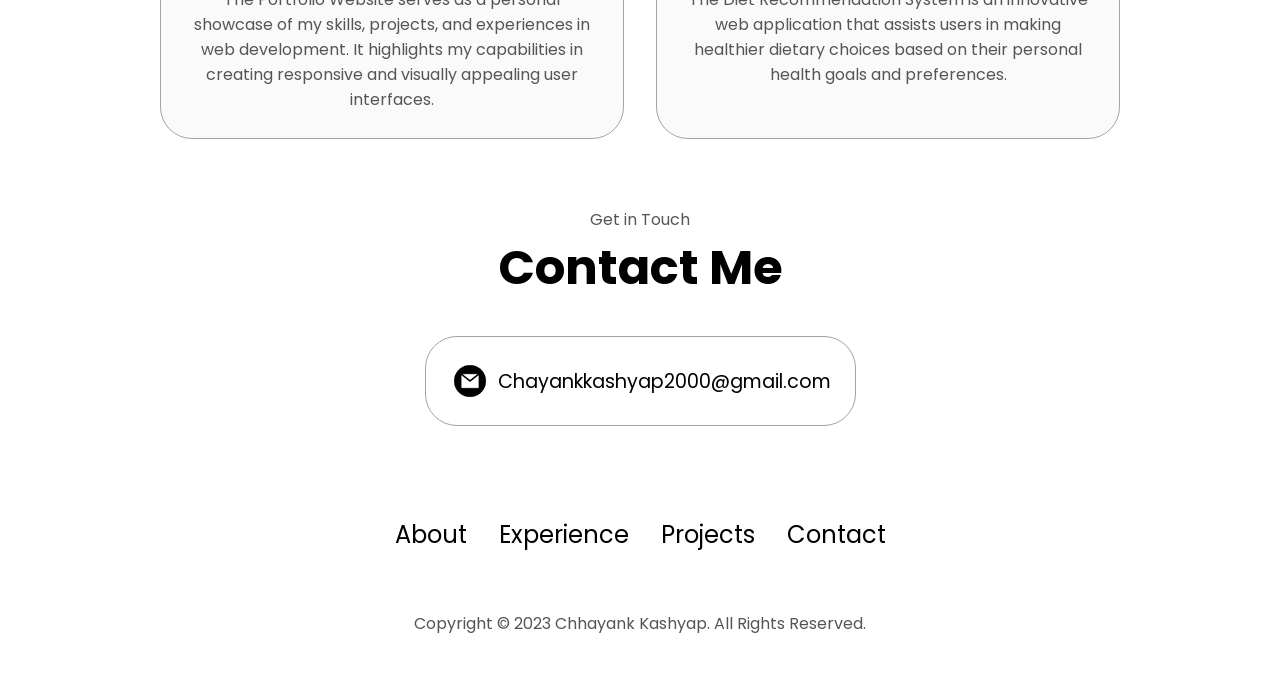
==== commit 2cc01511: "Add files via upload" ====
--- a/portfolio_website/index.html
+++ b/portfolio_website/index.html
@@ -1,312 +1,217 @@
 <!DOCTYPE html>
 <html lang="en">
-  <head>
+<head>
     <meta charset="UTF-8" />
     <meta http-equiv="X-UA-Compatible" content="IE=edge" />
     <meta name="viewport" content="width=device-width, initial-scale=1.0" />
     <title>My Portfolio</title>
     <link rel="stylesheet" href="style.css" />
     <link rel="stylesheet" href="mediaqueries.css" />
-  </head>
-  <body>
+</head>
+<body>
     <nav id="desktop-nav">
-      <div class="logo">Chhayank Kashyap</div>
-      <div>
-        <ul class="nav-links">
-          <li><a href="#about">About</a></li>
-          <li><a href="#experience">Experience</a></li>
-          <li><a href="#projects">Projects</a></li>
-          <li><a href="#contact">Contact</a></li>
-        </ul>
-      </div>
+        <div class="logo">Chhayank Kashyap</div>
+        <div>
+            <ul class="nav-links">
+                <li><a href="#about">About</a></li>
+                <li><a href="#experience">Experience</a></li>
+                <li><a href="#projects">Projects</a></li>
+                <li><a href="#contact">Contact</a></li>
+            </ul>
+        </div>
     </nav>
     <nav id="hamburger-nav">
-      <div class="logo">Chhayank Kashyap</div>
-      <div class="hamburger-menu">
-        <div class="hamburger-icon" onclick="toggleMenu()">
-          <span></span>
-          <span></span>
-          <span></span>
-        </div>
-        <div class="menu-links">
-          <li><a href="#about" onclick="toggleMenu()">About</a></li>
-          <li><a href="#experience" onclick="toggleMenu()">Experience</a></li>
-          <li><a href="#projects" onclick="toggleMenu()">Projects</a></li>
-          <li><a href="#contact" onclick="toggleMenu()">Contact</a></li>
-        </div>
-      </div>
+        <div class="logo">Chhayank Kashyap</div>
+        <div class="hamburger-menu">
+            <div class="hamburger-icon" onclick="toggleMenu()">
+                <span></span>
+                <span></span>
+                <span></span>
+            </div>
+            <div class="menu-links">
+                <li><a href="#about" onclick="toggleMenu()">About</a></li>
+                <li><a href="#experience" onclick="toggleMenu()">Experience</a></li>
+                <li><a href="#projects" onclick="toggleMenu()">Projects</a></li>
+                <li><a href="#contact" onclick="toggleMenu()">Contact</a></li>
+            </div>
+        </div>
     </nav>
     <section id="profile">
-      <div class="section__pic-container">
-        <img src="./assets/profile-pic.png" alt="John Doe profile picture" />
-      </div>
-      <div class="section__text">
-        <p class="section__text__p1">Hello, I'm</p>
- <h1 class="title">Chhayank Kashyap</h1>
-        <p class="section__text__p2">Full-Stack Developer</p>
-        <div class="btn-container">
-          <button
-            class="btn btn-color-2"
-            onclick="window.open('./assets/resume-example.pdf')"
-          >
-            Download CV
-          </button>
-          <button class="btn btn-color-1" onclick="location.href='./#contact'">
-            Contact Info
-          </button>
-        </div>
-        <div id="socials-container">
-          <img
-            src="./assets/linkedin.png"
-            alt="My LinkedIn profile"
-            class="icon"
-            onclick="location.href='//www.linkedin.com/in/chhayank-kashyap-29032a245/'"
-          />
-          <img
-            src="./assets/github.png"
-            alt="My Github profile"
-            class="icon"
-            onclick="location.href='//github.com/chhayank08'"
-          />
-        </div>
-      </div>
+        <div class="section__pic-container">
+            <img src="./assets/profile-pic.png" alt="John Doe profile picture" />
+        </div>
+        <div class="section__text">
+            <p class="section__text__p1">Hello, I'm</p>
+            <h1 class="title">Chhayank Kashyap</h1>
+            <p class="section__text__p2">Full-Stack Developer</p>
+            <div class="btn-container">
+                <button class="btn btn-color-2" onclick="window.open('./assets/resume.pdf')">Download CV</button>
+                <button class="btn btn-color-1" onclick="location.href='./#contact'">Contact Info</button>
+            </div>
+            <div id="socials-container">
+                <img src="./assets/linkedin.png" alt="My LinkedIn profile" class="icon" onclick="location.href='//www.linkedin.com/in/chhayank-kashyap-29032a245/'" />
+                <img src="./assets/github.png" alt="My Github profile" class="icon" onclick="location.href='//github.com/chhayank08'" />
+            </div>
+        </div>
     </section>
     <section id="about">
-      <p class="section__text__p1">Get To Know More</p>
-      <h1 class="title">About Me</h1>
-      <div class="section-container">
-        <div class="section__pic-container">
-          <img
-            src="./assets/about-pic.png"
-            alt="Profile picture"
-            class="about-pic"
-          />
-        </div>
-        <div class="about-details-container">
-          <div class="about-containers">
-            <div class="details-container">
-              <img
-                src="./assets/experience.png"
-                alt="Experience icon"
-                class="icon"
-              />
-              <h3>Experience</h3>
-              <p>2+ years <br />Development</p>
-            </div>
-            <div class="details-container">
-              <img
-                src="./assets/education.png"
-                alt="Education icon"
-                class="icon"
-              />
-              <h3>Education</h3>
-              <p>B.Tech Bachelors Degree(2025)<br /></p>
-            </div>
-          </div>
-          <div class="text-container">
-            <p>
-                Hello! I'm Chhayank Kashyap, a passionate and dedicated Full Stack Web Developer with over a year of experience in creating dynamic and responsive web applications. With a strong foundation in both front-end and back-end technologies, I have a keen eye for detail and a commitment to delivering high-quality, user-friendly web solutions. I am passionate about leveraging modern frameworks and tools to build efficient, scalable solutions. Additionally, I am committed to continuous learning and staying updated with the latest industry trends to deliver innovative and robust applications.
-            </p>
-          </div>
-        </div>
-      </div>
-      <img
-        src="./assets/arrow.png"
-        alt="Arrow icon"
-        class="icon arrow"
-        onclick="location.href='./#experience'"
-      />
+        <p class="section__text__p1">Get To Know More</p>
+        <h1 class="title">About Me</h1>
+        <div class="section-container">
+            <div class="section__pic-container">
+                <img src="./assets/about-pic.png" alt="Profile picture" class="about-pic" />
+            </div>
+            <div class="about-details-container">
+                <div class="about-containers">
+                    <div class="details-container">
+                        <img src="./assets/experience.png" alt="Experience icon" class="icon" />
+                        <h3>Experience</h3>
+                        <p>2+ years <br />Development</p>
+                    </div>
+                    <div class="details-container">
+                        <img src="./assets/education.png" alt="Education icon" class="icon" />
+                        <h3>Education</h3>
+                        <p>B.Tech Bachelors Degree(2025)<br /></p>
+                    </div>
+                </div>
+                <div class="text-container">
+                    <p>
+                        Hello! I'm Chhayank Kashyap, a passionate and dedicated Full Stack Web Developer with over a year of experience in creating dynamic and responsive web applications. With a strong foundation in both front-end and back-end technologies, I have a keen eye for detail and a commitment to delivering high-quality, user-friendly web solutions. I am passionate about leveraging modern frameworks and tools to build efficient, scalable solutions. Additionally, I am committed to continuous learning and staying updated with the latest industry trends to deliver innovative and robust applications.
+                    </p>
+                </div>
+            </div>
+        </div>
     </section>
     <section id="experience">
-      <p class="section__text__p1">Explore My</p>
-      <h1 class="title">Experience</h1>
-      <div class="experience-details-container">
-        <div class="about-containers">
-          <div class="details-container">
-            <h2 class="experience-sub-title">Frontend Development</h2>
-            <div class="article-container">
-              <article>
-                <img
-                  src="./assets/checkmark.png"
-                  alt="Experience icon"
-                  class="icon"
-                />
-                <div>
-                  <h3>HTML</h3>
-                  <p>Experienced</p>
-                </div>
-              </article>
-              <article>
-                <img
-                  src="./assets/checkmark.png"
-                  alt="Experience icon"
-                  class="icon"
-                />
-                <div>
-                  <h3>CSS</h3>
-                  <p>Experienced</p>
-                </div>
-              </article>
-              <article>
-                <img
-                  src="./assets/checkmark.png"
-                  alt="Experience icon"
-                  class="icon"
-                />
-                <div>
-                  <h3>Python</h3>
-                  <p>Intermediate</p>
-                </div>
-              </article>
-              <article>
-                <img
-                  src="./assets/checkmark.png"
-                  alt="Experience icon"
-                  class="icon"
-                />
-                <div>
-                  <h3>JavaScript</h3>
-                  <p>Basic</p>
-                </div>
-              </article>
-              <article>
-                <img
-                  src="./assets/checkmark.png"
-                  alt="Experience icon"
-                  class="icon"
-                />
-                <div>
-                  <h3>Java</h3>
-                  <p>Intermediate</p>
-                </div>
-              </article>
-              <article>
-                <img src="./assets/checkmark.png"
-                  alt="Experience icon"
-                  class="icon"
-                />
-                <div>
-                  <h3>React</h3>
-                  <p>Intermediate</p>
-                </div>
-              </article>
-            </div>
-          </div>
-          <div class="details-container">
-            <h2 class="experience-sub-title">Frontend Development</h2>
-            <div class="article-container">
-              <article>
-                <img
-                  src="./assets/checkmark.png"
-                  alt="Experience icon"
-                  class="icon"
-                />
-                <div>
-                  <h3>PostgreSQL</h3>
-                  <p>Basic</p>
-                </div>
-              </article>
-              <article>
-                <img
-                  src="./assets/checkmark.png"
-                  alt="Experience icon"
-                  class="icon"
-                />
-                <div>
-                  <h3>Node JS</h3>
-                  <p>Intermediate</p>
-                </div>
-              </article>
-              <article>
-                <img
-                  src="./assets/checkmark.png"
-                  alt="Experience icon"
-                  class="icon"
-                />
-                <div>
-                  <h3>Express JS</h3>
-                  <p>Intermediate</p>
-                </div>
-              </article>
-              <article>
-                <img
-                  src="./assets/checkmark.png"
-                  alt="Experience icon"
-                  class="icon"
-                />
-                <div>
-                  <h3>Git</h3>
-                  <p>Intermediate</p>
-                </div>
-              </article>
-            </div>
-          </div>
-        </div>
-      </div>
-      <img
-        src="./assets/arrow.png"
-        alt="Arrow icon"
-        class="icon arrow"
-        onclick="location.href='./#projects'"
-      />
-      <section id="projects">
+        <p class="section__text__p1">Explore My</p>
+        <h1 class="title">Experience</h1>
+        <div class="experience-details-container">
+            <div class="about-containers">
+                <div class="details-container">
+                    <h2 class="experience-sub-title">Frontend Development</h2>
+                    <div class="article-container">
+                        <article>
+                            <img src="./assets/checkmark.png" alt="Experience icon" class="icon" />
+                            <div>
+                                <h3>HTML</h3>
+                                <p>Experienced</p>
+                            </div>
+                        </article>
+                        <article>
+                            <img src="./assets/checkmark.png" alt="Experience icon" class="icon" />
+                            <div>
+                                <h3>CSS</h3>
+                                <p>Experienced</p>
+                            </div>
+                        </article>
+                        <article>
+                            <img src="./assets/checkmark.png" alt="Experience icon" class="icon" />
+                            <div>
+                                <h3>Python</h3>
+                                <p>Intermediate</p>
+                            </div>
+                        </article>
+                        <article>
+                            <img src="./assets/checkmark.png" alt="Experience icon" class="icon" />
+                            <div>
+                                <h3>JavaScript</h3>
+                                <p>Basic</p>
+                            </div>
+                        </article>
+                        <article>
+                            <img src="./assets/checkmark.png" alt="Experience icon" class="icon" />
+                            <div>
+                                <h3>Java</h3>
+                                <p>Intermediate</p>
+                            </div>
+                        </article>
+                        <article>
+                            <img src="./assets/checkmark.png" alt="Experience icon" class="icon" />
+                            <div>
+                                <h3>React</h3>
+                                <p>Intermediate</p>
+                            </div>
+                        </article>
+                    </div>
+                </div>
+                <div class="details-container">
+                    <h2 class="experience-sub-title">Frontend Development</h2>
+                    <div class="article-container">
+                        <article>
+                            <img src="./assets/checkmark.png" alt="Experience icon" class="icon" />
+                            <div>
+                                <h3>PostgreSQL</h3>
+                                <p>Basic</p>
+                            </div>
+                        </article>
+                        <article>
+                            <img src="./assets/checkmark.png" alt="Experience icon" class="icon" />
+                            <div>
+                                <h3>Node JS</h3>
+                                <p>Intermediate</p>
+                            </div>
+                        </article>
+                        <article>
+                            <img src="./assets/checkmark.png" alt="Experience icon" class="icon" />
+                            <div>
+                                <h3>Express JS</h3>
+                                <p>Intermediate</p>
+                            </div>
+                        </article>
+                        <article>
+                            <img src="./assets/checkmark.png" alt="Experience icon" class="icon" />
+                            <div>
+                                <h3>Git</h3>
+                                <p>Intermediate</p>
+                            </div>
+                        </article>
+                    </div>
+                </div>
+            </div>
+        </div>
+    </section>
+    <section id="projects">
         <p class="section__text__p1">Browse My Recent</p>
-        <h1 class="title">Projects</h1>
+        <h1 class="title">Project </h1>
         <div class="experience-details-container">
-          <div class="about-containers">
-            <div class="details-container color-container">
-              <h2 class="experience-sub-title project-title">Project One</h2>
-              <p class="project-description">The Portfolio Website serves as a personal showcase of my skills, projects, and experiences in web development. It highlights my capabilities in creating responsive and visually appealing user interfaces.</p>
+            <div class="about-containers">
+                <div class="details-container color-container">
+                    <h2 class="experience-sub-title project-title">Project One</h2>
+                    <img src="./assets/project-icon-1.png" alt="Project One icon" class="icon project-icon" />
+                    <p class="project-description">The Portfolio Website serves as a personal showcase of my skills, projects, and experiences in web development. It highlights my capabilities in creating responsive and visually appealing user interfaces.</p>
+                </div>
             
-            </div>
-            <div class="details-container color-container">
-              <h2 class="experience-sub-title project-title">Project Two</h2>
-              <p class="project-description">The Diet Recommendation System is an innovative web application that assists users in making healthier dietary choices based on their personal health goals and preferences.</p>
-              
-            </div>
-          </div>
-        </div>
-        <img
-          src="./assets/arrow.png"
-          alt="Arrow icon"
-          class="icon arrow"
-          onclick="location.href='./#contact'"
-        />
-      </section>
-      
-      
-      
-      
-    
-      <section id="contact">
+                <div class="details-container color-container">
+                    <h2 class="experience-sub-title project-title">Project Two</h2>
+                    <img src="./assets/project-icon-2.png" alt="Project Two icon" class="icon project-icon" />
+                    <p class="project-description">The Diet Recommendation System is an innovative web application that assists users in making healthier dietary choices based on their personal health goals and preferences.</p>
+                </div>
+            </div>            
+        </div>
+    </section>
+    <section id="contact">
         <p class="section__text__p1">Get in Touch</p>
         <h1 class="title">Contact Me</h1>
         <div class="contact-info-upper-container">
-          <div class="contact-info-container">
-            <img
-              src="./assets/email.png"
-              alt="Email icon"
-              class="icon contact-icon email-icon"
-            />
-            <p><a href="mailto:examplemail@gmail.com">Chayankkashyap2000@gmail.com</a></p>
-          </div>
-        </div>
-      </section>
-      
+            <div class="contact-info-container">
+                <img src="./assets/email.png" alt="Email icon" class="icon contact-icon email-icon" />
+                <p><a href="mailto:examplemail@gmail.com">Chayankkashyap2000@gmail.com</a></p>
+            </div>
+        </div>
+    </section>
     <footer>
-      <nav>
-        <div class="nav-links-container">
-          <ul class="nav-links">
-            <li><a href="#about">About</a></li>
-            <li><a href="#experience">Experience</a></li>
-            <li><a href="#projects">Projects</a></li>
-            <li><a href="#contact ">Contact</a></li>
-          </ul>
-        </div>
-      </nav>
-      <p>Copyright &#169; 2023 Chhayank Kashyap. All Rights Reserved.</p>
+        <nav>
+            <div class="nav-links-container">
+                <ul class="nav-links">
+                    <li><a href="#about">About</a></li>
+                    <li><a href="#experience">Experience</a></li>
+                    <li><a href="#projects">Projects</a></li>
+                    <li><a href="#contact ">Contact</a></li>
+                </ul>
+            </div>
+        </nav>
+        <p>Copyright &#169; 2023 Chhayank Kashyap. All Rights Reserved.</p>
     </footer>
     <script src="script.js"></script>
-  </body>
-</html>
-``` ⬤+</body>
+</html>
--- a/portfolio_website/style.css
+++ b/portfolio_website/style.css
@@ -216,18 +216,16 @@
 /* BUTTONS */
 
 .btn-container {
-  display: flex; /* Use flexbox for alignment */
-  flex-direction: column; /* Align items vertically */
-  align-items: center; /* Center align the buttons */
-  gap: 1rem; /* Space between buttons */
-  margin: 0 auto; /* Center the container in its parent */
+  display: flex; 
+  flex-direction: column; 
+  align-items: center; 
 }
 
 .btn {
-  width: 100%; /* Make buttons full width or adjust as needed */
-  max-width: 200px; /* Set a max-width for better layout */
-  padding: 1rem; /* Adjust padding as needed */
-  border-radius: 2rem; /* Maintain styling */
+  width: 100%; 
+  max-width: 200px; 
+  padding: 1rem; 
+  border-radius: 2rem; 
 }
 
 .btn-color-1,
@@ -286,12 +284,6 @@
 
 .about-pic {
   border-radius: 2rem;
-}
-
-.arrow {
-  position: absolute;
-  right: -5rem;
-  bottom: 2.5rem;
 }
 
 .details-container {
@@ -363,13 +355,15 @@
 .color-container {
   border-color: rgb(163, 163, 163);
   background: rgb(250, 250, 250);
-}
-
-.project-img {
-  border-radius: 2rem;
-  width: 90%;
-  height: 90%;
-}
+  height: 400px;
+}
+
+.project-icon {
+  cursor: pointer;
+  height: 12rem; /* Adjust this size as needed */
+  width: 12rem; /* Ensure the icon is square */
+}
+
 
 .project-title {
   margin: 1rem;
